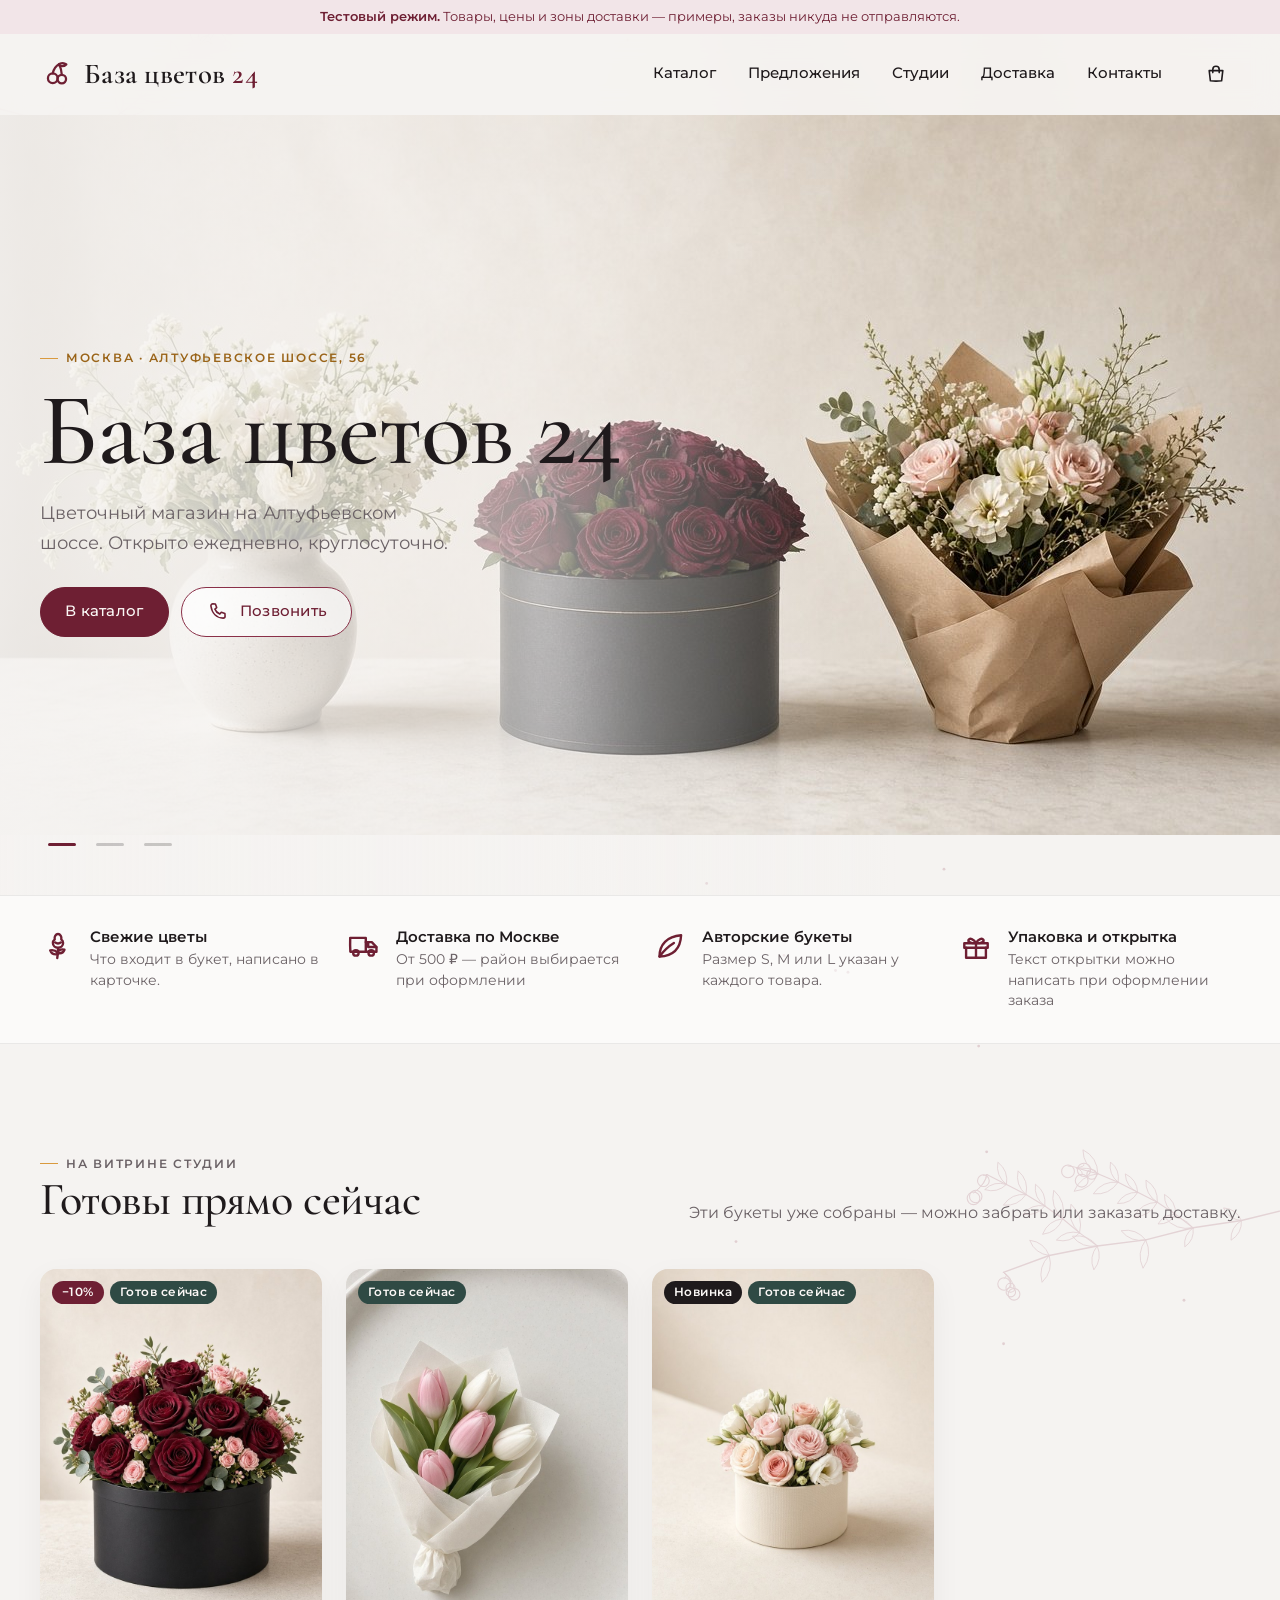
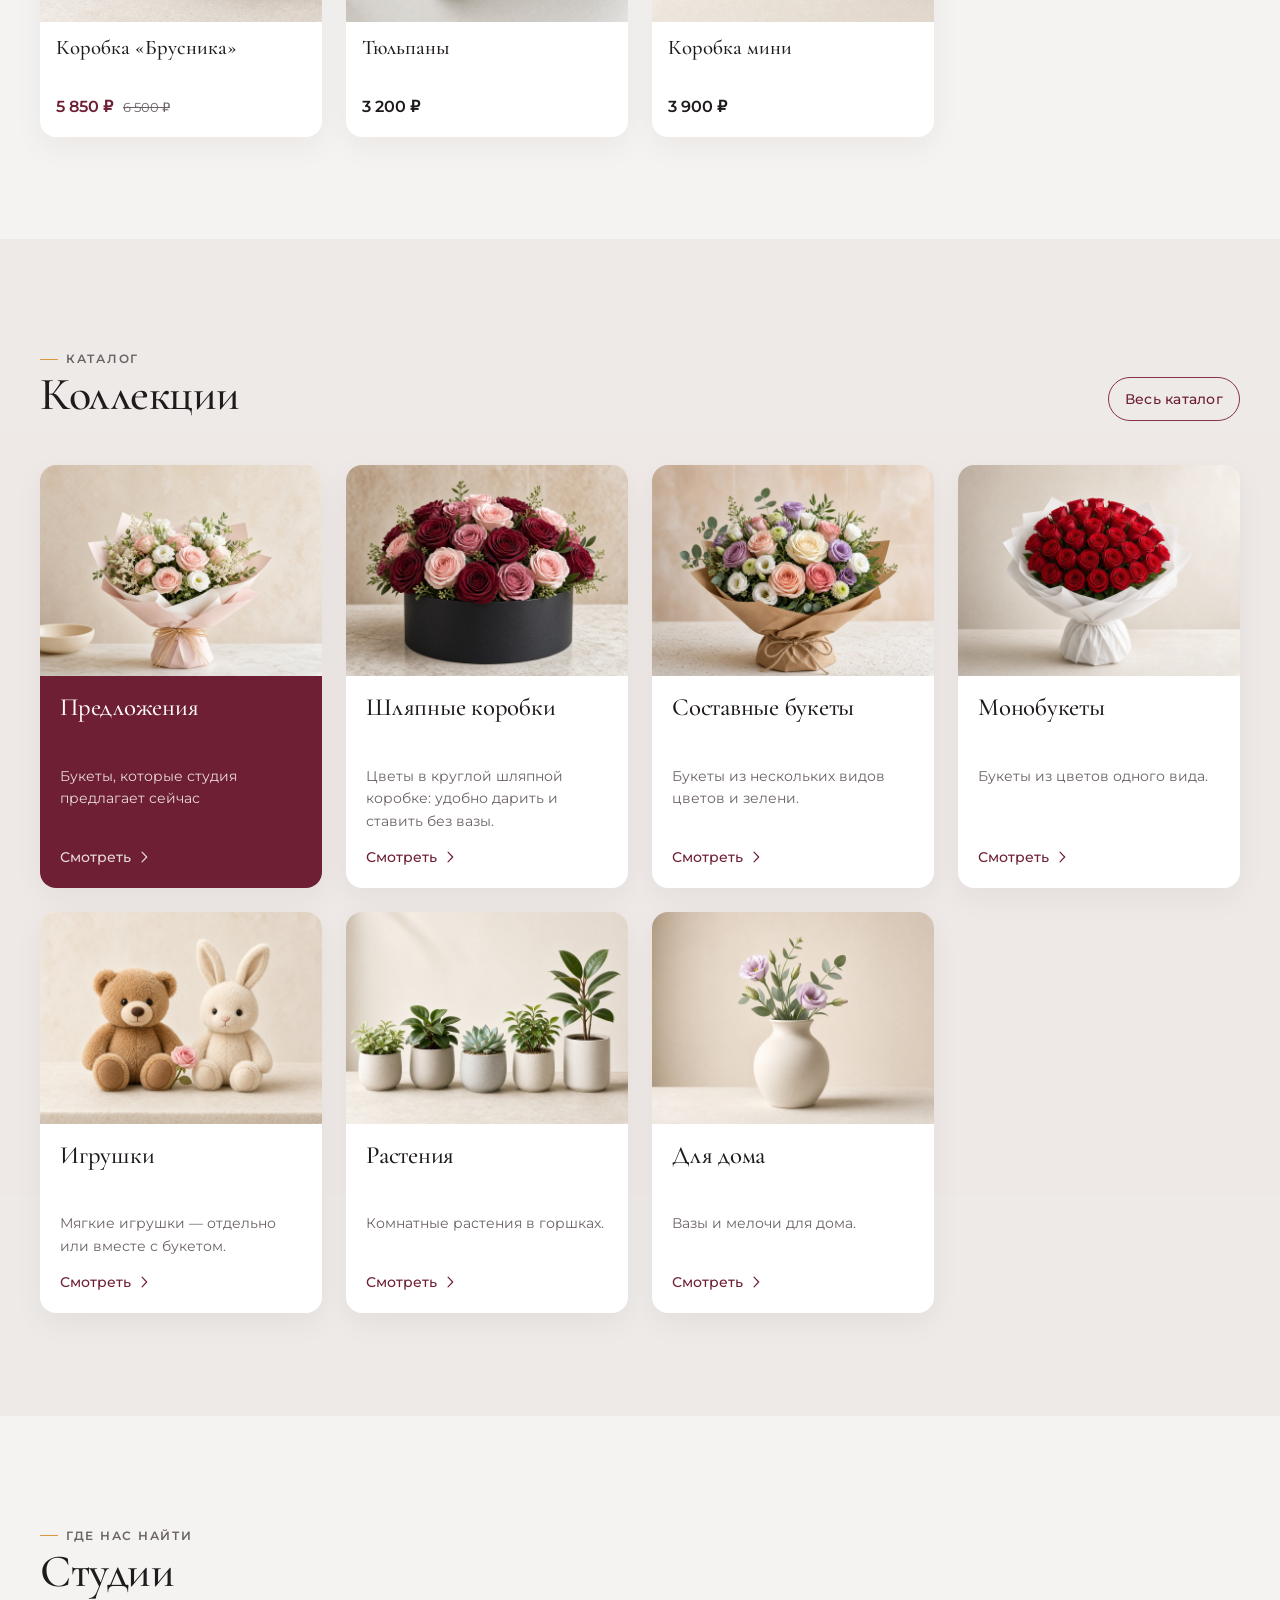
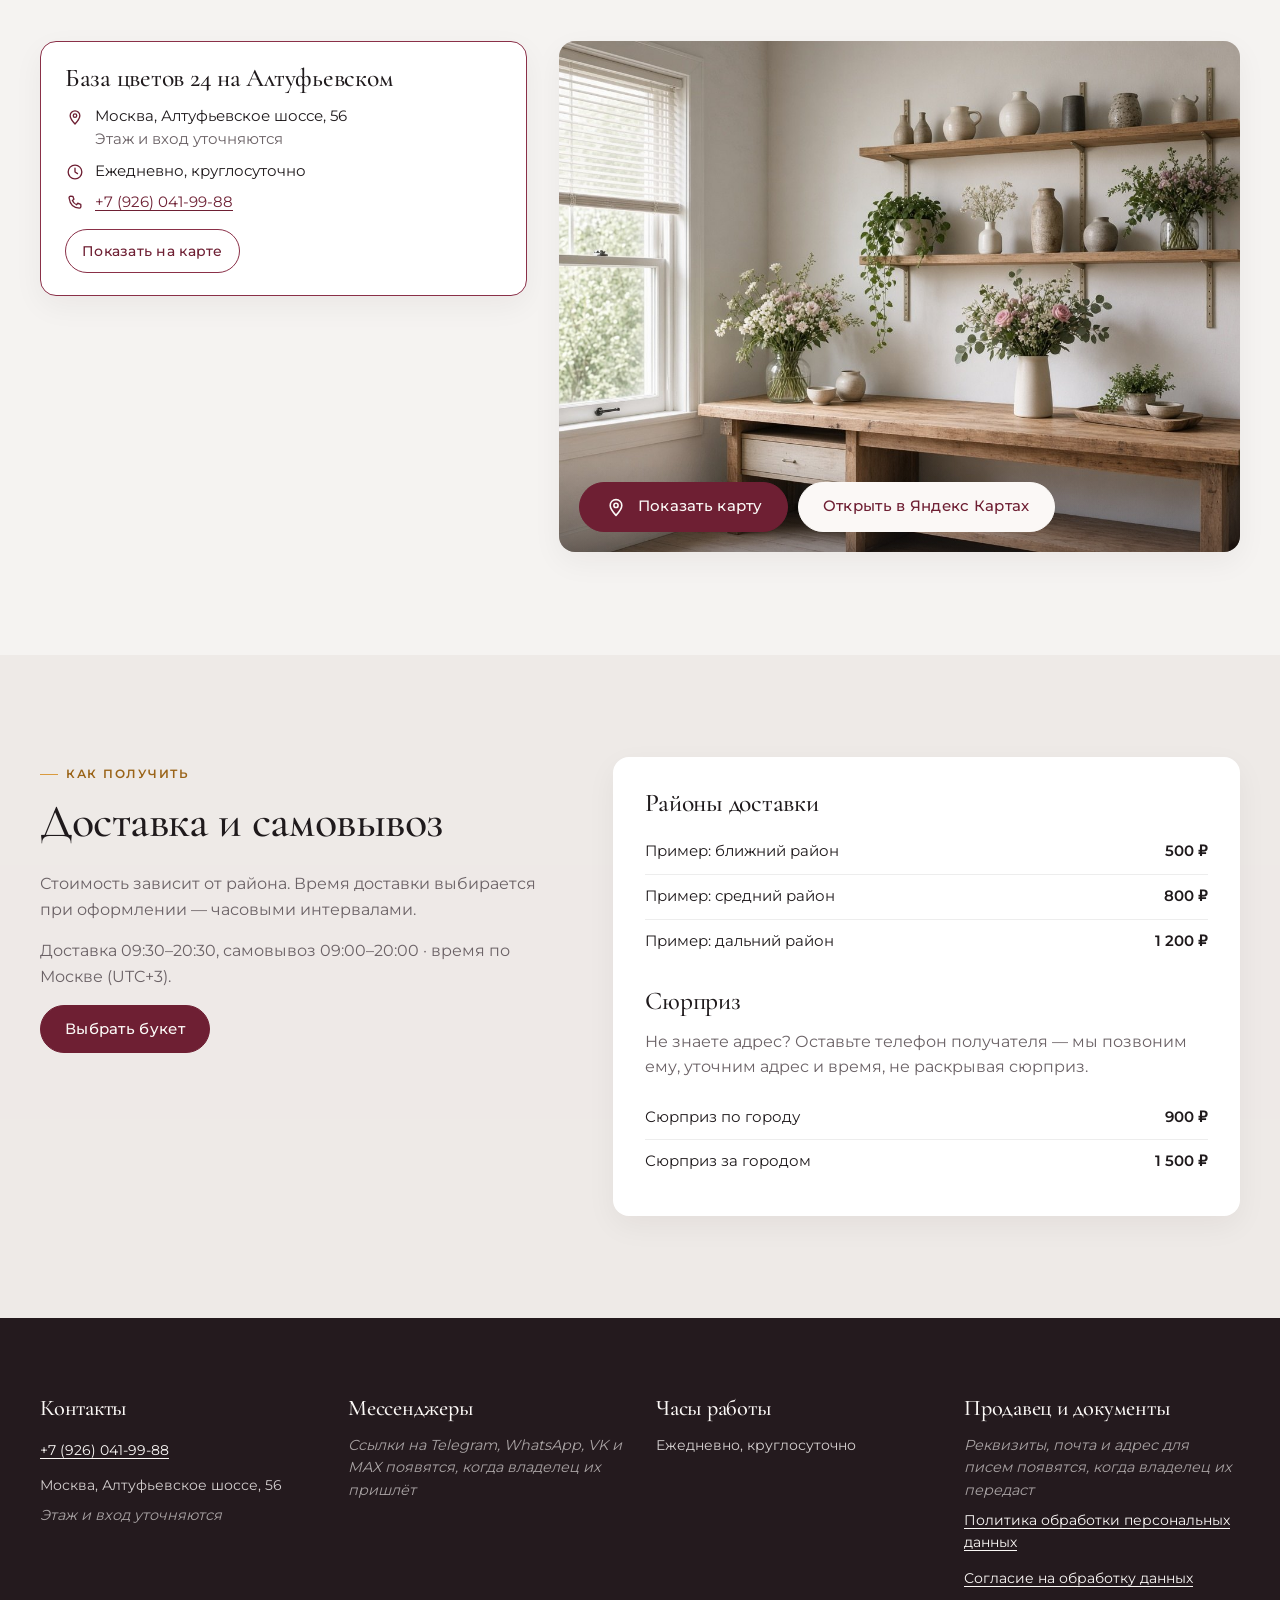
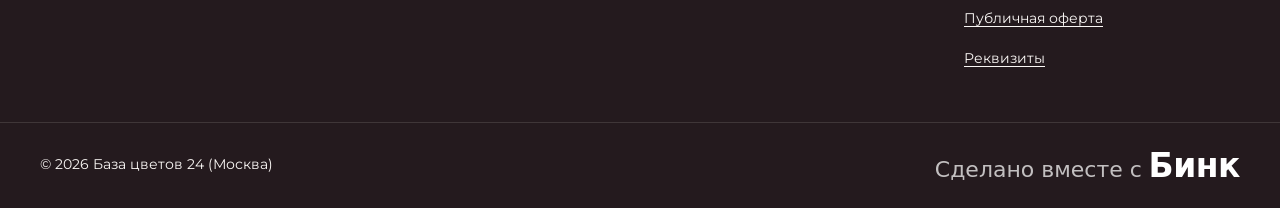
==== index.html @ 29a57adf "Add the shop pages, styles, and catalog photos." ====
<!doctype html>
<html lang="ru">
<head>
  <meta charset="utf-8">
  <meta name="viewport" content="width=device-width, initial-scale=1, viewport-fit=cover">
  <title>База цветов 24 — цветочный магазин в Москве, Алтуфьевское шоссе, 56</title>
  <meta name="description" content="База цветов 24: цветочный магазин в Москве на Алтуфьевском шоссе, 56. Открыто ежедневно, круглосуточно. Телефон +7 (926) 041-99-88.">
  <meta name="theme-color" content="#F5F3F1">
  <meta property="og:type" content="website">
  <meta property="og:title" content="База цветов 24 — цветочный магазин в Москве">
  <meta property="og:description" content="Алтуфьевское шоссе, 56. Ежедневно, круглосуточно.">
  <meta property="og:image" content="/assets/photos/hero-1.jpg">
  <link rel="icon" href="/assets/favicon.ico" sizes="any">
  <link rel="icon" href="/assets/favicon.svg" type="image/svg+xml">
  <link rel="icon" href="/assets/favicon-32.png" sizes="32x32" type="image/png">
  <link rel="icon" href="/assets/favicon-192.png" sizes="192x192" type="image/png">
  <link rel="apple-touch-icon" href="/assets/apple-touch-icon.png">
  <link rel="preload" href="/assets/fonts/montserrat-cyrillic-400-normal.woff2" as="font" type="font/woff2" crossorigin>
  <link rel="preload" href="/assets/fonts/cormorant-garamond-cyrillic-500-normal.woff2" as="font" type="font/woff2" crossorigin>
  <link rel="stylesheet" href="/css/fonts.css?v=1">
  <link rel="stylesheet" href="/css/styles.css?v=1">
  <link rel="stylesheet" href="/css/sunlight.css?v=1">
  <link rel="stylesheet" href="/css/home-catalog.css?v=4">
  <link rel="stylesheet" href="/css/market.css?v=2">
  <link rel="stylesheet" href="/css/contact-dock.css?v=1">
  <script>document.documentElement.classList.add("js");</script>
  <script type="module" src="/js/home-catalog.js?v=1"></script>
  <script type="module" src="/js/contact-dock.js?v=1"></script>
</head>
<body class="page-home">
  <a class="skip-link" href="#main">К содержимому</a>
  <div class="sunlight" aria-hidden="true"></div>

  <header class="site-header">
    <div class="container header-inner">
      <a class="logo" href="/" aria-label="База цветов 24 — на главную">
        <svg class="logo__mark" aria-hidden="true"><use href="/assets/icons/sprite.svg#i-berry"></use></svg>
        <span class="logo__word">База цветов <span>24</span></span>
      </a>
      <nav class="site-nav" id="site-nav" aria-label="Основное меню">
        <ul>
          <li><a href="/shop.html">Каталог</a></li>
          <li><a href="/shop.html?offers=1">Предложения</a></li>
          <li><a href="#studios">Студии</a></li>
          <li><a href="#delivery">Доставка</a></li>
          <li><a href="#contacts">Контакты</a></li>
        </ul>
      </nav>
      <div class="header-actions">
        <a class="header-cart" href="/shop.html#cart" data-cart-open aria-label="Корзина">
          <svg class="icon" aria-hidden="true"><use href="/assets/icons/sprite.svg#i-cart"></use></svg>
          <span class="cart-count" data-cart-count hidden>0</span>
        </a>
        <button class="icon-btn nav-toggle" type="button" aria-expanded="false" aria-controls="site-nav" aria-label="Открыть меню">
          <svg class="icon" aria-hidden="true"><use href="/assets/icons/sprite.svg#i-menu"></use></svg>
        </button>
      </div>
    </div>
  </header>

  <main id="main">
    <section class="hero" aria-roledescription="карусель" aria-label="Главный баннер">
      <div class="hero__slides" id="hero-slides">
        <figure class="hero__slide is-active">
          <picture>
            <source media="(max-width: 767px)" srcset="/assets/photos/hero-1-mobile.jpg">
            <img src="/assets/photos/hero-1.jpg" alt="Ваза с цветами, шляпная коробка с розами и букет в крафте" width="1600" height="900" fetchpriority="high">
          </picture>
        </figure>
      </div>
      <div class="container hero__content" data-dock-avoid>
        <p class="eyebrow">Москва · Алтуфьевское шоссе, 56</p>
        <h1 class="hero__title">База цветов&nbsp;24</h1>
        <p class="hero__lead">Цветочный магазин на&nbsp;Алтуфьевском шоссе. Открыто ежедневно, круглосуточно.</p>
        <div class="hero__actions" data-dock-avoid>
          <a class="btn" href="/shop.html">В каталог</a>
          <a class="btn btn--ghost" href="tel:+79260419988">
            <svg class="icon" aria-hidden="true"><use href="/assets/icons/sprite.svg#i-phone"></use></svg>
            Позвонить
          </a>
        </div>
      </div>
      <div class="container hero__dots-wrap">
        <div class="hero__dots" id="hero-dots" role="group" aria-label="Слайды"></div>
      </div>
    </section>

    <section class="advantages" aria-label="Преимущества">
      <ul class="container advantages__list">
        <li class="advantage" data-reveal>
          <svg class="icon advantage__icon" aria-hidden="true"><use href="/assets/icons/sprite.svg#i-flower"></use></svg>
          <div>
            <h2 class="advantage__title">Свежие цветы</h2>
            <p class="advantage__text">Что входит в букет, написано в карточке.</p>
          </div>
        </li>
        <li class="advantage" data-reveal>
          <svg class="icon advantage__icon" aria-hidden="true"><use href="/assets/icons/sprite.svg#i-truck"></use></svg>
          <div>
            <h2 class="advantage__title">Доставка по&nbsp;Москве</h2>
            <p class="advantage__text" id="advantage-delivery">Районы и цены — при оформлении заказа</p>
          </div>
        </li>
        <li class="advantage" data-reveal>
          <svg class="icon advantage__icon" aria-hidden="true"><use href="/assets/icons/sprite.svg#i-leaf"></use></svg>
          <div>
            <h2 class="advantage__title">Авторские букеты</h2>
            <p class="advantage__text">Размер S, M или L указан у каждого товара.</p>
          </div>
        </li>
        <li class="advantage" data-reveal>
          <svg class="icon advantage__icon" aria-hidden="true"><use href="/assets/icons/sprite.svg#i-gift"></use></svg>
          <div>
            <h2 class="advantage__title">Упаковка и&nbsp;открытка</h2>
            <p class="advantage__text">Текст открытки можно написать при оформлении заказа</p>
          </div>
        </li>
      </ul>
    </section>

    <section class="section" id="ready" aria-labelledby="ready-title" hidden>
      <div class="container">
        <div class="section-head" data-reveal>
          <div>
            <p class="eyebrow">На витрине студии</p>
            <h2 id="ready-title">Готовы прямо сейчас</h2>
          </div>
          <p>Эти букеты уже собраны — можно забрать или заказать доставку.</p>
        </div>
        <div class="product-grid product-grid--row" id="ready-grid"></div>
      </div>
    </section>

    <section class="section section--sand" id="collections" aria-labelledby="collections-title">
      <div class="container">
        <div class="section-head" data-reveal>
          <div>
            <p class="eyebrow">Каталог</p>
            <h2 id="collections-title">Коллекции</h2>
          </div>
          <a class="btn btn--ghost btn--sm" href="/shop.html">Весь каталог</a>
        </div>
        <div class="collections" id="collections-grid">
          <noscript><p>Каталог открывается на странице <a href="/shop.html">магазина</a>.</p></noscript>
        </div>
      </div>
    </section>

    <section class="section" id="studios" aria-labelledby="studios-title">
      <div class="container">
        <div class="section-head" data-reveal>
          <div>
            <p class="eyebrow">Где нас найти</p>
            <h2 id="studios-title">Студии</h2>
          </div>
        </div>
        <div class="studios">
          <ul class="studios__list" id="studios-list">
            <li class="studio-card is-active" data-reveal>
              <h3 class="studio-card__name">База цветов 24 на Алтуфьевском</h3>
              <p class="studio-card__row"><svg class="icon" aria-hidden="true"><use href="/assets/icons/sprite.svg#i-pin"></use></svg>Москва, Алтуфьевское шоссе, 56</p>
              <p class="studio-card__row"><svg class="icon" aria-hidden="true"><use href="/assets/icons/sprite.svg#i-clock"></use></svg>Ежедневно, круглосуточно</p>
              <p class="studio-card__row"><svg class="icon" aria-hidden="true"><use href="/assets/icons/sprite.svg#i-phone"></use></svg><a href="tel:+79260419988">+7 (926) 041-99-88</a></p>
            </li>
          </ul>
          <div class="studio-map" id="studio-map" data-reveal>
            <img class="studio-map__cover" src="/assets/photos/studio.jpg" alt="" width="1200" height="800" loading="lazy">
            <div class="studio-map__overlay">
              <button class="btn" type="button" id="map-load">
                <svg class="icon" aria-hidden="true"><use href="/assets/icons/sprite.svg#i-pin"></use></svg>
                Показать карту
              </button>
              <a class="btn btn--light" id="map-link" href="https://yandex.ru/maps/org/baza_tsvetov_24/31177839922/" target="_blank" rel="noopener">Открыть в Яндекс Картах</a>
            </div>
          </div>
        </div>
      </div>
    </section>

    <section class="section section--sand" id="delivery" aria-labelledby="delivery-title">
      <div class="container delivery">
        <div data-reveal>
          <p class="eyebrow">Как получить</p>
          <h2 id="delivery-title">Доставка и самовывоз</h2>
          <p class="muted">Стоимость зависит от района. Время доставки выбирается при оформлении — часовыми интервалами.</p>
          <p class="muted" id="delivery-hours"></p>
          <a class="btn" href="/shop.html">Выбрать букет</a>
        </div>
        <div class="delivery__zones" data-reveal>
          <h3>Районы доставки</h3>
          <ul class="zone-list" id="zone-list">
            <li class="placeholder-text">Список районов загрузится вместе со страницей</li>
          </ul>
          <h3>Сюрприз</h3>
          <p class="muted">Не знаете адрес? Оставьте телефон получателя — мы позвоним ему, уточним адрес и время, не раскрывая сюрприз.</p>
          <ul class="zone-list" id="surprise-list"></ul>
        </div>
      </div>
    </section>
  </main>

  <footer class="site-footer" id="contacts">
    <div class="container footer-grid">
      <div>
        <h2>Контакты</h2>
        <p><a href="tel:+79260419988">+7 (926) 041-99-88</a></p>
        <p>Москва, Алтуфьевское шоссе, 56</p>
        <p class="footer-placeholder">Этаж и вход уточняются</p>
      </div>
      <div>
        <h2>Мессенджеры</h2>
        <p class="footer-placeholder">Ссылки на Telegram, WhatsApp, VK и MAX появятся, когда владелец их пришлёт</p>
      </div>
      <div>
        <h2>Часы работы</h2>
        <p>Ежедневно, круглосуточно</p>
      </div>
      <div>
        <h2>Продавец и документы</h2>
        <p class="footer-placeholder">Реквизиты, почта и адрес для писем появятся, когда владелец их передаст</p>
        <ul>
          <li><a href="/privacy.html">Политика обработки персональных данных</a></li>
          <li><a href="/consent.html">Согласие на обработку данных</a></li>
          <li><a href="/offer.html">Публичная оферта</a></li>
          <li><a href="/requisites.html">Реквизиты</a></li>
        </ul>
      </div>
    </div>
    <div class="container footer-bottom" data-dock-avoid>
      <p>© <span data-year>2026</span> База цветов 24 (Москва)</p>
      <!-- Бинк: знак «Сделано вместе с Бинк», белый — для тёмного фона. https://b-inc.ru -->
      <a class="binc-made binc-made--white" href="https://b-inc.ru/" target="_blank" rel="noopener"><span class="binc-made__muted">Сделано вместе&nbsp;с</span> <span class="binc-made__name">Бинк</span></a>
      <style>
      a.binc-made.binc-made--white,a.binc-made.binc-made--black{display:inline-flex;align-items:baseline;gap:.3em;padding:6px 0;margin:0;border:0;background:none;font:400 22px/1 Inter,system-ui,-apple-system,"Segoe UI",Roboto,Arial,sans-serif;letter-spacing:0;text-transform:none;text-decoration:none;white-space:nowrap;-webkit-tap-highlight-color:transparent}
      a.binc-made.binc-made--white{color:#fff}
      a.binc-made.binc-made--black{color:#0b0b0c}
      a.binc-made .binc-made__muted{opacity:.72;transition:opacity .2s ease}
      a.binc-made.binc-made--solid .binc-made__muted{opacity:1}
      a.binc-made .binc-made__name{font-size:1.5em;font-weight:600;letter-spacing:-.015em;line-height:1;color:inherit}
      a.binc-made:hover .binc-made__muted,a.binc-made:focus-visible .binc-made__muted{opacity:1}
      a.binc-made:focus-visible{outline:2px solid currentColor;outline-offset:4px;border-radius:4px}
      @media (prefers-reduced-motion:reduce){a.binc-made .binc-made__muted{transition:none}}
      </style>
    </div>
  </footer>

  <aside class="contact-dock" aria-label="Связаться с магазином">
    <ul class="contact-dock__list" id="contact-dock-list">
      <li><a class="contact-dock__link" href="tel:+79260419988"><svg class="icon" aria-hidden="true"><use href="/assets/icons/sprite.svg#i-phone"></use></svg>Позвонить</a></li>
      <li><p class="contact-dock__note">Мессенджеры появятся, когда владелец пришлёт ссылки</p></li>
    </ul>
    <button class="contact-dock__toggle" type="button" aria-expanded="false" aria-controls="contact-dock-list">
      <svg class="icon" aria-hidden="true"><use href="/assets/icons/sprite.svg#i-phone"></use></svg>
      <span class="contact-dock__toggle-text">Связаться</span>
    </button>
  </aside>
</body>
</html>
---- css/fonts.css ----
/* Локальные шрифты (SIL OFL 1.1, см. assets/fonts/OFL.txt). Метрические fallback подгоняют системный шрифт под размеры веб-шрифта, чтобы при swap не прыгала вёрстка. */

@font-face {
  font-family: "Cormorant Garamond";
  font-style: normal;
  font-weight: 500;
  font-display: swap;
  src: url("../assets/fonts/cormorant-garamond-cyrillic-500-normal.woff2") format("woff2");
  unicode-range: U+0301, U+0400-045F, U+0490-0491, U+04B0-04B1, U+2116;
}

@font-face {
  font-family: "Cormorant Garamond";
  font-style: normal;
  font-weight: 500;
  font-display: swap;
  src: url("../assets/fonts/cormorant-garamond-latin-500-normal.woff2") format("woff2");
  unicode-range: U+0000-00FF, U+0131, U+0152-0153, U+02BB-02BC, U+02C6, U+02DA, U+02DC, U+0304, U+0308, U+0329, U+2000-206F, U+20AC, U+2122, U+2191, U+2193, U+2212, U+2215, U+FEFF, U+FFFD;
}

@font-face {
  font-family: "Cormorant Garamond";
  font-style: normal;
  font-weight: 600;
  font-display: swap;
  src: url("../assets/fonts/cormorant-garamond-cyrillic-600-normal.woff2") format("woff2");
  unicode-range: U+0301, U+0400-045F, U+0490-0491, U+04B0-04B1, U+2116;
}

@font-face {
  font-family: "Cormorant Garamond";
  font-style: normal;
  font-weight: 600;
  font-display: swap;
  src: url("../assets/fonts/cormorant-garamond-latin-600-normal.woff2") format("woff2");
  unicode-range: U+0000-00FF, U+0131, U+0152-0153, U+02BB-02BC, U+02C6, U+02DA, U+02DC, U+0304, U+0308, U+0329, U+2000-206F, U+20AC, U+2122, U+2191, U+2193, U+2212, U+2215, U+FEFF, U+FFFD;
}

@font-face {
  font-family: "Cormorant Garamond";
  font-style: italic;
  font-weight: 500;
  font-display: swap;
  src: url("../assets/fonts/cormorant-garamond-cyrillic-500-italic.woff2") format("woff2");
  unicode-range: U+0301, U+0400-045F, U+0490-0491, U+04B0-04B1, U+2116;
}

@font-face {
  font-family: "Cormorant Garamond";
  font-style: italic;
  font-weight: 500;
  font-display: swap;
  src: url("../assets/fonts/cormorant-garamond-latin-500-italic.woff2") format("woff2");
  unicode-range: U+0000-00FF, U+0131, U+0152-0153, U+02BB-02BC, U+02C6, U+02DA, U+02DC, U+0304, U+0308, U+0329, U+2000-206F, U+20AC, U+2122, U+2191, U+2193, U+2212, U+2215, U+FEFF, U+FFFD;
}

@font-face {
  font-family: "Montserrat";
  font-style: normal;
  font-weight: 400;
  font-display: swap;
  src: url("../assets/fonts/montserrat-cyrillic-400-normal.woff2") format("woff2");
  unicode-range: U+0301, U+0400-045F, U+0490-0491, U+04B0-04B1, U+2116;
}

@font-face {
  font-family: "Montserrat";
  font-style: normal;
  font-weight: 400;
  font-display: swap;
  src: url("../assets/fonts/montserrat-latin-400-normal.woff2") format("woff2");
  unicode-range: U+0000-00FF, U+0131, U+0152-0153, U+02BB-02BC, U+02C6, U+02DA, U+02DC, U+0304, U+0308, U+0329, U+2000-206F, U+20AC, U+2122, U+2191, U+2193, U+2212, U+2215, U+FEFF, U+FFFD;
}

@font-face {
  font-family: "Montserrat";
  font-style: normal;
  font-weight: 500;
  font-display: swap;
  src: url("../assets/fonts/montserrat-cyrillic-500-normal.woff2") format("woff2");
  unicode-range: U+0301, U+0400-045F, U+0490-0491, U+04B0-04B1, U+2116;
}

@font-face {
  font-family: "Montserrat";
  font-style: normal;
  font-weight: 500;
  font-display: swap;
  src: url("../assets/fonts/montserrat-latin-500-normal.woff2") format("woff2");
  unicode-range: U+0000-00FF, U+0131, U+0152-0153, U+02BB-02BC, U+02C6, U+02DA, U+02DC, U+0304, U+0308, U+0329, U+2000-206F, U+20AC, U+2122, U+2191, U+2193, U+2212, U+2215, U+FEFF, U+FFFD;
}

@font-face {
  font-family: "Montserrat";
  font-style: normal;
  font-weight: 600;
  font-display: swap;
  src: url("../assets/fonts/montserrat-cyrillic-600-normal.woff2") format("woff2");
  unicode-range: U+0301, U+0400-045F, U+0490-0491, U+04B0-04B1, U+2116;
}

@font-face {
  font-family: "Montserrat";
  font-style: normal;
  font-weight: 600;
  font-display: swap;
  src: url("../assets/fonts/montserrat-latin-600-normal.woff2") format("woff2");
  unicode-range: U+0000-00FF, U+0131, U+0152-0153, U+02BB-02BC, U+02C6, U+02DA, U+02DC, U+0304, U+0308, U+0329, U+2000-206F, U+20AC, U+2122, U+2191, U+2193, U+2212, U+2215, U+FEFF, U+FFFD;
}

@font-face {
  font-family: "Caveat";
  font-style: normal;
  font-weight: 500;
  font-display: swap;
  src: url("../assets/fonts/caveat-cyrillic-500-normal.woff2") format("woff2");
  unicode-range: U+0301, U+0400-045F, U+0490-0491, U+04B0-04B1, U+2116;
}

@font-face {
  font-family: "Caveat";
  font-style: normal;
  font-weight: 500;
  font-display: swap;
  src: url("../assets/fonts/caveat-latin-500-normal.woff2") format("woff2");
  unicode-range: U+0000-00FF, U+0131, U+0152-0153, U+02BB-02BC, U+02C6, U+02DA, U+02DC, U+0304, U+0308, U+0329, U+2000-206F, U+20AC, U+2122, U+2191, U+2193, U+2212, U+2215, U+FEFF, U+FFFD;
}

@font-face {
  font-family: "Cormorant Fallback";
  src: local("Georgia"), local("Times New Roman");
  size-adjust: 88%;
  ascent-override: 104%;
  descent-override: 32%;
  line-gap-override: 0%;
}

@font-face {
  font-family: "Montserrat Fallback";
  src: local("Arial"), local("Helvetica"), local("Liberation Sans");
  size-adjust: 113%;
  ascent-override: 85%;
  descent-override: 22%;
  line-gap-override: 0%;
}

@font-face {
  font-family: "Caveat Fallback";
  src: local("Comic Sans MS"), local("Arial");
  size-adjust: 82%;
  ascent-override: 110%;
  descent-override: 34%;
  line-gap-override: 0%;
}
---- css/styles.css ----
/* Палитра «Брусника и снег». Имена токенов совпадают с VΛΖΛ; цвета в компонентах — только через токены. */
:root {
  /* фоны */
  --bg-primary: #F5F3F1;
  --bg-card: #FFFFFF;
  --bg-sand: #ECE6E3;
  --bg-sand-light: #F2EEEB;
  --bg-olive: #6E1F33;
  --bg-olive-hover: #57172A;
  --bg-olive-light: #F2E5E8;
  /* текст */
  --text-dark: #1F1A1C;
  --text-muted: #6B6266;
  --text-light: #FBF8F6;
  --text-olive: #6E1F33;
  /* линии */
  --border-subtle: rgba(31, 26, 28, 0.08);
  --border-card: #E6DEDB;
  --border-olive: #8A3048;
  /* акценты */
  --accent-gold: #D99A3E;
  --accent-gold-text: #9A6418;
  --accent-terracotta: #2F4A44;
  --badge-new: #1F1A1C;
  /* подвал главной */
  --bg-footer: #241A1E;
  --text-footer: #FBF8F6;

  --danger: #A3202F;
  --success: #2F4A44;

  --font-serif: "Cormorant Garamond", "Cormorant Fallback", Georgia, serif;
  --font-sans: "Montserrat", "Montserrat Fallback", Arial, sans-serif;
  --font-cursive: "Caveat", "Caveat Fallback", cursive;

  --container-max: 1380px;
  --header-height: 80px;
  --gutter: clamp(16px, 4vw, 40px);

  --radius-sm: 4px;
  --radius-md: 8px;
  --radius-lg: 16px;
  --radius-pill: 999px;

  --shadow-card: 0 10px 30px rgba(31, 26, 28, 0.05);
  --shadow-hover: 0 18px 40px rgba(31, 26, 28, 0.09);

  --ease: cubic-bezier(0.23, 1, 0.32, 1);
  --dur-fast: 200ms;
  --dur: 320ms;
  --dur-slow: 450ms;

  --photo-ratio: 4 / 5;
}

*,
*::before,
*::after {
  box-sizing: border-box;
}

[hidden] {
  display: none !important;
}

html {
  -webkit-text-size-adjust: 100%;
  scroll-behavior: smooth;
  scroll-padding-top: calc(var(--header-height) + 16px);
}

html.has-dialog {
  overflow: hidden;
}

body {
  margin: 0;
  min-height: 100vh;
  display: flex;
  flex-direction: column;
  background-color: var(--bg-primary);
  background-image: url("../assets/floral-background.svg");
  background-repeat: no-repeat;
  background-position: center top;
  background-size: 100% auto;
  color: var(--text-dark);
  font-family: var(--font-sans);
  font-size: 16px;
  line-height: 1.6;
  font-weight: 400;
  text-rendering: optimizeLegibility;
}

@media (max-width: 767px) {
  body {
    background-image: url("../assets/floral-background-mobile.svg");
    background-size: 400px auto;
    background-repeat: repeat;
  }
}

main {
  flex: 1 0 auto;
}

img,
svg,
picture {
  display: block;
  max-width: 100%;
}

img {
  height: auto;
}

h1,
h2,
h3,
h4 {
  margin: 0 0 0.5em;
  font-family: var(--font-serif);
  font-weight: 500;
  line-height: 1.12;
  letter-spacing: -0.01em;
  text-wrap: balance;
}

h1 {
  font-size: clamp(2.4rem, 5.4vw, 4.4rem);
}

h2 {
  font-size: clamp(2rem, 3.6vw, 3rem);
}

h3 {
  font-size: clamp(1.35rem, 2vw, 1.6rem);
}

p {
  margin: 0 0 1em;
}

a {
  color: var(--text-olive);
  text-decoration-thickness: 1px;
  text-underline-offset: 3px;
}

button,
input,
select,
textarea {
  font: inherit;
  color: inherit;
}

:focus-visible {
  outline: 2px solid var(--border-olive);
  outline-offset: 3px;
  border-radius: var(--radius-sm);
}

.icon {
  width: 24px;
  height: 24px;
  flex: none;
}

.visually-hidden {
  position: absolute !important;
  width: 1px;
  height: 1px;
  margin: -1px;
  padding: 0;
  overflow: hidden;
  clip: rect(0 0 0 0);
  white-space: nowrap;
  border: 0;
}

.skip-link {
  position: absolute;
  left: 16px;
  top: -60px;
  z-index: 100;
  padding: 10px 16px;
  background: var(--bg-olive);
  color: var(--text-light);
  border-radius: var(--radius-md);
  transition: top var(--dur-fast) var(--ease);
}

.skip-link:focus {
  top: 12px;
}

.container {
  width: 100%;
  max-width: var(--container-max);
  margin-inline: auto;
  padding-inline: var(--gutter);
}

.section {
  padding-block: clamp(56px, 8vw, 104px);
}

.section--sand {
  background: color-mix(in srgb, var(--bg-sand) 70%, transparent);
}

.section-head {
  display: flex;
  flex-wrap: wrap;
  align-items: end;
  justify-content: space-between;
  gap: 12px 24px;
  margin-bottom: clamp(28px, 4vw, 44px);
}

.section-head h2 {
  margin: 0;
}

.section-head p {
  margin: 0;
  max-width: 52ch;
  color: var(--text-muted);
}

.eyebrow {
  display: inline-flex;
  align-items: center;
  gap: 8px;
  margin-bottom: 12px;
  font-size: 0.78rem;
  font-weight: 600;
  letter-spacing: 0.14em;
  text-transform: uppercase;
  color: var(--accent-gold-text);
}

.eyebrow::before {
  content: "";
  width: 18px;
  height: 1px;
  background: var(--accent-gold);
}

.handwritten {
  font-family: var(--font-cursive);
  font-weight: 500;
  font-size: 1.35em;
  color: var(--accent-gold-text);
}

.placeholder-text {
  color: var(--text-muted);
  font-style: italic;
}

.muted {
  color: var(--text-muted);
}

/* ---------- Тестовый режим ---------- */

.test-banner {
  margin: 0;
  padding: 8px var(--gutter);
  background: var(--bg-olive-light);
  color: var(--text-olive);
  font-size: 0.8rem;
  line-height: 1.4;
  text-align: center;
}

/* ---------- Кнопки ---------- */

.btn {
  --btn-bg: var(--bg-olive);
  --btn-fg: var(--text-light);
  --btn-border: var(--bg-olive);
  display: inline-flex;
  align-items: center;
  justify-content: center;
  gap: 10px;
  min-height: 48px;
  padding: 12px 24px;
  border: 1px solid var(--btn-border);
  border-radius: var(--radius-pill);
  background: var(--btn-bg);
  color: var(--btn-fg);
  font-size: 0.92rem;
  font-weight: 500;
  letter-spacing: 0.02em;
  line-height: 1.2;
  text-decoration: none;
  cursor: pointer;
  transition:
    transform var(--dur-fast) var(--ease),
    opacity var(--dur-fast) var(--ease);
  -webkit-tap-highlight-color: transparent;
}

.btn:active:not(:disabled) {
  transform: scale(0.97);
}

.btn:disabled,
.btn[aria-disabled="true"] {
  opacity: 0.45;
  cursor: not-allowed;
}

@media (hover: hover) {
  .btn:hover:not(:disabled) {
    --btn-bg: var(--bg-olive-hover);
    --btn-border: var(--bg-olive-hover);
  }

  .btn--ghost:hover:not(:disabled) {
    --btn-bg: var(--bg-olive-light);
    --btn-border: var(--border-olive);
    --btn-fg: var(--text-olive);
  }

  .btn--light:hover:not(:disabled) {
    --btn-bg: var(--bg-olive-light);
    --btn-border: var(--bg-olive-light);
  }

  .btn--taiga:hover:not(:disabled) {
    --btn-bg: var(--text-dark);
    --btn-border: var(--text-dark);
  }
}

.btn--ghost {
  --btn-bg: transparent;
  --btn-fg: var(--text-olive);
  --btn-border: var(--border-olive);
}

.btn--light {
  --btn-bg: var(--text-light);
  --btn-fg: var(--text-olive);
  --btn-border: var(--text-light);
}

.btn--taiga {
  --btn-bg: var(--accent-terracotta);
  --btn-border: var(--accent-terracotta);
}

.btn--sm {
  min-height: 44px;
  padding: 8px 16px;
  font-size: 0.85rem;
}

.btn--block {
  width: 100%;
}

.icon-btn {
  display: inline-grid;
  place-items: center;
  width: 44px;
  height: 44px;
  padding: 0;
  border: 0;
  border-radius: var(--radius-pill);
  background: transparent;
  color: inherit;
  cursor: pointer;
  transition: transform var(--dur-fast) var(--ease);
  -webkit-tap-highlight-color: transparent;
}

.icon-btn:active {
  transform: scale(0.94);
}

@media (hover: hover) {
  .icon-btn:hover {
    background: var(--bg-olive-light);
    color: var(--text-olive);
  }
}

.link-btn {
  padding: 0;
  border: 0;
  background: none;
  color: var(--text-olive);
  text-decoration: underline;
  text-underline-offset: 3px;
  cursor: pointer;
  min-height: 44px;
}

/* ---------- Шапка ---------- */

.site-header {
  position: sticky;
  top: 0;
  z-index: 40;
  background: color-mix(in srgb, var(--bg-primary) 88%, transparent);
  backdrop-filter: saturate(1.4) blur(12px);
  -webkit-backdrop-filter: saturate(1.4) blur(12px);
  border-bottom: 1px solid transparent;
  transition: border-color var(--dur) var(--ease);
}

.site-header.is-scrolled {
  border-bottom-color: var(--border-subtle);
}

.header-inner {
  display: flex;
  align-items: center;
  gap: 16px;
  min-height: var(--header-height);
}

.logo {
  display: inline-flex;
  align-items: center;
  gap: 10px;
  margin-right: auto;
  color: var(--text-dark);
  text-decoration: none;
  white-space: nowrap;
}

.logo__mark {
  width: 34px;
  height: 34px;
  color: var(--text-olive);
}

.logo__word {
  font-family: var(--font-serif);
  font-size: clamp(1.45rem, 2.4vw, 1.8rem);
  font-weight: 600;
  letter-spacing: 0.01em;
  line-height: 1;
}

.logo__word span {
  color: var(--text-olive);
}

.site-nav ul {
  display: flex;
  gap: 4px;
  margin: 0;
  padding: 0;
  list-style: none;
}

.site-nav a {
  display: inline-flex;
  align-items: center;
  min-height: 44px;
  padding: 8px 14px;
  border-radius: var(--radius-pill);
  color: var(--text-dark);
  font-size: 0.92rem;
  font-weight: 500;
  text-decoration: none;
  transition: color var(--dur-fast) var(--ease);
}

.site-nav a[aria-current="page"] {
  color: var(--text-olive);
}

@media (hover: hover) {
  .site-nav a:hover {
    color: var(--text-olive);
  }
}

.header-actions {
  display: flex;
  align-items: center;
  gap: 4px;
}

.header-cart {
  position: relative;
  display: inline-grid;
  place-items: center;
  width: 48px;
  height: 48px;
  border-radius: var(--radius-pill);
  color: var(--text-dark);
  text-decoration: none;
}

@media (hover: hover) {
  .header-cart:hover {
    background: var(--bg-olive-light);
    color: var(--text-olive);
  }
}

.cart-count {
  position: absolute;
  top: 4px;
  right: 2px;
  min-width: 20px;
  height: 20px;
  padding: 0 5px;
  border-radius: var(--radius-pill);
  background: var(--bg-olive);
  color: var(--text-light);
  font-size: 0.7rem;
  font-weight: 600;
  line-height: 20px;
  text-align: center;
}

.cart-count[hidden] {
  display: none;
}

.nav-toggle {
  display: none;
}

@media (max-width: 899px) {
  :root {
    --header-height: 64px;
  }

  .nav-toggle {
    display: inline-grid;
  }

  .site-nav {
    position: absolute;
    inset: 100% 0 auto;
    padding: 8px var(--gutter) 20px;
    background: var(--bg-primary);
    border-bottom: 1px solid var(--border-subtle);
    box-shadow: var(--shadow-card);
    visibility: hidden;
    opacity: 0;
    transform: translateY(-8px);
    transition:
      opacity var(--dur) var(--ease),
      transform var(--dur) var(--ease),
      visibility 0s linear var(--dur);
  }

  .site-header.is-menu-open .site-nav {
    visibility: visible;
    opacity: 1;
    transform: none;
    transition:
      opacity var(--dur) var(--ease),
      transform var(--dur) var(--ease);
  }

  .site-nav ul {
    flex-direction: column;
  }

  .site-nav a {
    width: 100%;
    font-size: 1.05rem;
    padding: 12px 8px;
  }

  /* Без JS меню остаётся видимым списком под шапкой. */
  html:not(.js) .site-nav {
    position: static;
    visibility: visible;
    opacity: 1;
    transform: none;
    box-shadow: none;
  }

  html:not(.js) .nav-toggle {
    display: none;
  }

  html:not(.js) .header-inner {
    flex-wrap: wrap;
  }
}

/* ---------- Поля форм ---------- */

.field {
  display: grid;
  gap: 6px;
  margin-bottom: 18px;
}

.field > label,
.field-label {
  font-size: 0.86rem;
  font-weight: 500;
  color: var(--text-dark);
}

.field .hint,
.hint {
  margin: 0;
  font-size: 0.8rem;
  line-height: 1.45;
  color: var(--text-muted);
}

.input,
.select,
.textarea {
  width: 100%;
  min-height: 48px;
  padding: 11px 14px;
  border: 1px solid var(--border-card);
  border-radius: var(--radius-md);
  background: var(--bg-card);
  font-size: 1rem;
  line-height: 1.4;
  transition: border-color var(--dur-fast) var(--ease);
}

.textarea {
  min-height: 96px;
  resize: vertical;
}

.select {
  appearance: none;
  padding-right: 40px;
  background-image: url("data:image/svg+xml,%3Csvg xmlns='http://www.w3.org/2000/svg' viewBox='0 0 24 24'%3E%3Cpath d='M5.6 9.4 12 15.6l6.4-6.2' fill='none' stroke='%236B6266' stroke-width='1.6' stroke-linecap='round'/%3E%3C/svg%3E");
  background-repeat: no-repeat;
  background-position: right 12px center;
  background-size: 20px;
}

.input::placeholder,
.textarea::placeholder {
  color: color-mix(in srgb, var(--text-muted) 75%, transparent);
}

.input:focus-visible,
.select:focus-visible,
.textarea:focus-visible {
  outline: 2px solid var(--border-olive);
  outline-offset: 0;
  border-color: var(--border-olive);
}

.input[aria-invalid="true"],
.select[aria-invalid="true"],
.textarea[aria-invalid="true"] {
  border-color: var(--danger);
}

.field-error {
  margin: 0;
  font-size: 0.82rem;
  color: var(--danger);
}

.field-error:empty {
  display: none;
}

.check {
  display: flex;
  align-items: flex-start;
  gap: 12px;
  min-height: 44px;
  padding: 10px 0;
  cursor: pointer;
  font-size: 0.92rem;
  line-height: 1.45;
}

.check input {
  flex: none;
  width: 20px;
  height: 20px;
  margin: 1px 0 0;
  accent-color: var(--bg-olive);
}

.switch {
  position: relative;
  display: inline-flex;
  align-items: center;
  gap: 10px;
  min-height: 44px;
  cursor: pointer;
  font-size: 0.88rem;
}

.switch input {
  appearance: none;
  flex: none;
  width: 40px;
  height: 24px;
  margin: 0;
  border-radius: var(--radius-pill);
  background: var(--border-card);
  cursor: pointer;
  transition: background-color var(--dur-fast) var(--ease);
}

.switch input::before {
  content: "";
  display: block;
  width: 18px;
  height: 18px;
  margin: 3px;
  border-radius: 50%;
  background: var(--bg-card);
  box-shadow: 0 1px 3px rgba(31, 26, 28, 0.2);
  transition: transform var(--dur-fast) var(--ease);
}

.switch input:checked {
  background: var(--bg-olive);
}

.switch input:checked::before {
  transform: translateX(16px);
}

.switch input:focus-visible {
  outline: 2px solid var(--border-olive);
  outline-offset: 2px;
}

/* ---------- Диалоги ---------- */

dialog {
  padding: 0;
  border: 0;
  color: var(--text-dark);
  background: var(--bg-primary);
}

dialog::backdrop {
  background: rgba(31, 26, 28, 0.42);
  backdrop-filter: blur(2px);
}

.dialog {
  width: min(960px, calc(100vw - 32px));
  max-height: calc(100dvh - 48px);
  border-radius: var(--radius-lg);
  box-shadow: var(--shadow-hover);
  overflow: auto;
  overscroll-behavior: contain;
}

.dialog[open] {
  animation: dialog-in var(--dur-slow) var(--ease);
}

.dialog-close {
  position: sticky;
  top: 12px;
  float: right;
  z-index: 3;
  margin: 12px 12px 0 0;
  background: color-mix(in srgb, var(--bg-card) 86%, transparent);
}

@keyframes dialog-in {
  from {
    opacity: 0;
    transform: translateY(16px) scale(0.98);
  }
}

@media (max-width: 767px) {
  .dialog--sheet {
    width: 100vw;
    max-width: 100vw;
    max-height: 92dvh;
    margin: auto 0 0;
    border-radius: var(--radius-lg) var(--radius-lg) 0 0;
    padding-bottom: env(safe-area-inset-bottom);
  }

  .dialog--sheet[open] {
    animation-name: sheet-in;
  }

  @keyframes sheet-in {
    from {
      transform: translateY(40px);
      opacity: 0;
    }
  }
}

/* ---------- Подвал ---------- */

.site-footer {
  margin-top: auto;
  padding-top: clamp(48px, 6vw, 80px);
  background: var(--bg-footer);
  color: var(--text-footer);
}

.site-footer a {
  color: var(--text-footer);
}

.footer-grid {
  display: grid;
  gap: 32px;
  grid-template-columns: repeat(auto-fit, minmax(220px, 1fr));
  padding-bottom: 40px;
}

.footer-grid h2 {
  margin-bottom: 14px;
  font-size: 1.4rem;
}

.footer-grid p,
.footer-grid li {
  margin: 0 0 8px;
  font-size: 0.9rem;
  line-height: 1.55;
  color: color-mix(in srgb, var(--text-footer) 82%, transparent);
}

.footer-grid ul {
  margin: 0;
  padding: 0;
  list-style: none;
}

.footer-grid a {
  display: inline-flex;
  align-items: center;
  min-height: 32px;
}

.footer-placeholder {
  font-style: italic;
  opacity: 0.75;
}

.footer-bottom {
  display: flex;
  flex-wrap: wrap;
  align-items: center;
  justify-content: space-between;
  gap: 16px;
  padding-block: 20px calc(20px + env(safe-area-inset-bottom));
  border-top: 1px solid rgba(251, 248, 246, 0.12);
  font-size: 0.85rem;
}

.footer-bottom p {
  margin: 0;
}

@media (max-width: 767px) {
  .footer-bottom {
    flex-direction: column;
    align-items: flex-start;
  }
}

/* Светлый подвал: магазин, SEO-страницы, документы. */
.light-footer {
  margin-top: auto;
  padding-block: 32px calc(24px + env(safe-area-inset-bottom));
  border-top: 1px solid var(--border-subtle);
  color: var(--text-muted);
  font-size: 0.86rem;
}

.light-footer .container {
  display: flex;
  flex-wrap: wrap;
  align-items: center;
  justify-content: space-between;
  gap: 8px 24px;
}

.light-footer nav ul {
  display: flex;
  flex-wrap: wrap;
  gap: 4px 16px;
  margin: 0;
  padding: 0;
  list-style: none;
}

.light-footer a {
  display: inline-flex;
  align-items: center;
  min-height: 44px;
  color: var(--text-muted);
}

.light-footer p {
  margin: 0;
}

.binc-made-row {
  padding-inline: 16px 0;
}

/* ---------- Появление ---------- */

.js [data-reveal] {
  opacity: 0;
  transform: translateY(18px);
  filter: blur(6px);
  transition:
    opacity var(--dur-slow) var(--ease),
    transform var(--dur-slow) var(--ease),
    filter var(--dur-slow) var(--ease);
}

.js [data-reveal].is-visible {
  opacity: 1;
  transform: none;
  filter: none;
}

@media (prefers-reduced-motion: reduce) {
  html {
    scroll-behavior: auto;
  }

  *,
  *::before,
  *::after {
    animation-duration: 1ms !important;
    animation-iteration-count: 1 !important;
    transition-duration: 1ms !important;
  }

  .js [data-reveal] {
    opacity: 1;
    transform: none;
    filter: none;
  }
}

/* ---------- Сообщения ---------- */

.toast-region {
  position: fixed;
  left: 50%;
  bottom: calc(96px + env(safe-area-inset-bottom));
  z-index: 90;
  display: grid;
  gap: 8px;
  width: min(420px, calc(100vw - 32px));
  transform: translateX(-50%);
  pointer-events: none;
}

.toast {
  margin: 0;
  padding: 12px 16px;
  border-radius: var(--radius-md);
  background: var(--text-dark);
  color: var(--text-light);
  font-size: 0.9rem;
  box-shadow: var(--shadow-hover);
  animation: toast-in var(--dur) var(--ease);
  transition:
    opacity var(--dur) var(--ease),
    transform var(--dur) var(--ease);
}

.toast--error {
  background: var(--danger);
}

.toast.is-leaving {
  opacity: 0;
  transform: translateY(8px);
}

@keyframes toast-in {
  from {
    opacity: 0;
    transform: translateY(8px);
  }
}

.badge {
  display: inline-flex;
  align-items: center;
  gap: 4px;
  padding: 4px 10px;
  border-radius: var(--radius-pill);
  background: var(--bg-olive-light);
  color: var(--text-olive);
  font-size: 0.72rem;
  font-weight: 600;
  letter-spacing: 0.04em;
  line-height: 1.3;
}

.badge--new {
  background: var(--badge-new);
  color: var(--text-light);
}

.badge--sale {
  background: var(--bg-olive);
  color: var(--text-light);
}

.badge--ready {
  background: var(--accent-terracotta);
  color: var(--text-light);
}

.badge--muted {
  background: var(--bg-sand);
  color: var(--text-muted);
}

.status-test {
  display: inline-flex;
  padding: 4px 10px;
  border-radius: var(--radius-pill);
  border: 1px dashed var(--accent-gold);
  color: var(--accent-gold-text);
  font-size: 0.78rem;
  font-weight: 600;
}
---- css/sunlight.css ----
/* «Свет из окна»: тёплое пятно морошки и мягкие тени листьев. Едва заметно, не перехватывает клики. */
.sunlight {
  position: fixed;
  inset: 0;
  z-index: -1;
  overflow: hidden;
  pointer-events: none;
}

.sunlight::before {
  content: "";
  position: absolute;
  top: -20vh;
  right: -15vw;
  width: 70vw;
  height: 80vh;
  background: radial-gradient(closest-side, color-mix(in srgb, var(--accent-gold) 16%, transparent), transparent);
  opacity: 0.55;
}

.sunlight::after {
  content: "";
  position: absolute;
  top: -10vh;
  right: -6vw;
  width: min(760px, 70vw);
  aspect-ratio: 1;
  background: url("data:image/svg+xml,%3Csvg xmlns='http://www.w3.org/2000/svg' viewBox='0 0 400 400'%3E%3Cg fill='%232F4A44'%3E%3Cpath d='M60 40c60 10 100 50 110 120-60-6-104-50-110-120Z'/%3E%3Cpath d='M210 20c40 40 50 90 20 150-40-40-48-96-20-150Z'/%3E%3Cpath d='M300 120c50 0 86 30 96 80-50 6-86-24-96-80Z'/%3E%3Cpath d='M120 230c56-14 106 6 140 60-56 16-106-6-140-60Z'/%3E%3Cpath d='M260 260c30 30 36 74 14 120-30-30-36-76-14-120Z'/%3E%3Cpath d='M30 300c40-4 72 18 86 56-40 6-72-16-86-56Z'/%3E%3C/g%3E%3C/svg%3E") center / contain no-repeat;
  filter: blur(22px);
  opacity: 0.05;
  transform-origin: 80% 10%;
  animation: leaves-sway 14s var(--ease) infinite alternate;
}

@keyframes leaves-sway {
  to {
    transform: rotate(2.5deg) translate(-12px, 8px);
  }
}

@media (max-width: 767px) {
  .sunlight::after {
    opacity: 0.035;
  }
}

@media (prefers-reduced-motion: reduce) {
  .sunlight::after {
    animation: none;
  }
}
---- css/home-catalog.css ----
/* Главная: баннер, преимущества, коллекции, студии, доставка. */

/* ---------- Баннер ---------- */

.hero {
  position: relative;
  display: grid;
  min-height: clamp(520px, calc(100svh - var(--header-height) - 40px), 820px);
  overflow: hidden;
  isolation: isolate;
}

.hero__slides {
  position: absolute;
  inset: 0;
  z-index: -1;
}

.hero__slide {
  position: absolute;
  inset: 0;
  margin: 0;
  opacity: 0;
  transition: opacity 900ms var(--ease);
}

.hero__slide.is-active {
  opacity: 1;
}

.hero__slide img {
  width: 100%;
  height: 100%;
  object-fit: cover;
  object-position: 50% 45%;
}

.hero__slides::after {
  content: "";
  position: absolute;
  inset: 0;
  background: linear-gradient(90deg, color-mix(in srgb, var(--bg-primary) 92%, transparent) 0%, color-mix(in srgb, var(--bg-primary) 60%, transparent) 42%, transparent 70%);
}

.hero__content {
  align-self: center;
  padding-block: 56px 88px;
}

.hero__title {
  max-width: 12ch;
  margin-bottom: 18px;
  font-size: clamp(3rem, 8vw, 6.4rem);
  line-height: 0.98;
  font-weight: 500;
}

.hero__lead {
  max-width: 34ch;
  margin-bottom: 30px;
  font-size: clamp(1rem, 1.5vw, 1.15rem);
  color: var(--text-muted);
}

.hero__actions {
  display: flex;
  flex-wrap: wrap;
  gap: 12px;
}

.hero__actions .btn--ghost {
  background: color-mix(in srgb, var(--bg-card) 70%, transparent);
}

.hero__dots-wrap {
  position: absolute;
  inset: auto 0 28px;
}

.hero__dots {
  display: flex;
  gap: 4px;
}

.hero__dot {
  display: grid;
  place-items: center;
  width: 44px;
  height: 44px;
  padding: 0;
  border: 0;
  background: none;
  cursor: pointer;
}

.hero__dot::before {
  content: "";
  width: 28px;
  height: 3px;
  border-radius: var(--radius-pill);
  background: color-mix(in srgb, var(--text-dark) 22%, transparent);
  transition: background-color var(--dur) var(--ease);
}

.hero__dot[aria-current="true"]::before {
  background: var(--bg-olive);
}

@media (max-width: 767px) {
  .hero {
    min-height: auto;
    align-content: end;
  }

  .hero__slides {
    position: relative;
    height: 42svh;
    max-height: 380px;
    min-height: 220px;
  }

  .hero__slides::after {
    background: linear-gradient(180deg, transparent 48%, var(--bg-primary) 88%);
  }

  .hero__slide img {
    object-position: 50% 45%;
  }

  .hero {
    display: flex;
    flex-direction: column;
  }

  .hero__content {
    margin-top: 0;
    padding-block: 8px 72px;
  }

  .hero__dots-wrap {
    inset: auto 0 16px;
  }
}

/* ---------- Преимущества ---------- */

.advantages {
  border-block: 1px solid var(--border-subtle);
  background: color-mix(in srgb, var(--bg-card) 55%, transparent);
}

.advantages__list {
  display: grid;
  grid-template-columns: repeat(4, minmax(0, 1fr));
  gap: 24px;
  margin: 0 auto;
  padding-block: 32px;
  list-style: none;
}

.advantage {
  display: flex;
  gap: 14px;
  align-items: flex-start;
}

.advantage__icon {
  width: 36px;
  height: 36px;
  color: var(--text-olive);
}

.advantage__title {
  margin: 0 0 4px;
  font-family: var(--font-sans);
  font-size: 0.95rem;
  font-weight: 600;
  letter-spacing: 0;
}

.advantage__text {
  margin: 0;
  font-size: 0.86rem;
  line-height: 1.5;
  color: var(--text-muted);
}

@media (max-width: 1023px) {
  .advantages__list {
    grid-template-columns: repeat(2, minmax(0, 1fr));
  }
}

@media (max-width: 520px) {
  .advantages__list {
    grid-template-columns: 1fr;
    gap: 18px;
  }
}

/* ---------- Коллекции ---------- */

.collections {
  display: grid;
  grid-template-columns: repeat(auto-fill, minmax(min(100%, 250px), 1fr));
  gap: clamp(16px, 2vw, 24px);
  align-items: stretch;
}

.collection-card {
  position: relative;
  display: flex;
  flex-direction: column;
  height: 100%;
  border-radius: var(--radius-lg);
  background: var(--bg-card);
  box-shadow: var(--shadow-card);
  color: var(--text-dark);
  text-decoration: none;
  overflow: hidden;
  transition:
    transform var(--dur) var(--ease),
    opacity var(--dur) var(--ease);
}

.collection-card::after {
  content: "";
  position: absolute;
  inset: 0;
  border-radius: inherit;
  box-shadow: var(--shadow-hover);
  opacity: 0;
  transition: opacity var(--dur) var(--ease);
  pointer-events: none;
}

.collection-card__media {
  aspect-ratio: 4 / 3;
  overflow: hidden;
  background: var(--bg-sand);
}

.collection-card__media img {
  width: 100%;
  height: 100%;
  object-fit: cover;
  object-position: 50% 40%;
  transition: transform var(--dur-slow) var(--ease);
}

.collection-card__body {
  display: flex;
  flex: 1;
  flex-direction: column;
  gap: 6px;
  padding: 18px 20px 20px;
}

.collection-card__title {
  margin: 0;
  min-height: 1.15em;
  font-size: 1.55rem;
}

@media (min-width: 768px) {
  .collection-card__title {
    min-height: 2.6em;
  }
}

.collection-card__text {
  flex: 1;
  margin: 0;
  font-size: 0.88rem;
  color: var(--text-muted);
}

.collection-card__more {
  display: inline-flex;
  align-items: center;
  gap: 4px;
  margin-top: 8px;
  color: var(--text-olive);
  font-size: 0.86rem;
  font-weight: 500;
}

.collection-card__more .icon {
  width: 18px;
  height: 18px;
  transition: transform var(--dur) var(--ease);
}

@media (hover: hover) {
  .collection-card:hover {
    transform: translateY(-4px);
  }

  .collection-card:hover::after {
    opacity: 1;
  }

  .collection-card:hover img {
    transform: scale(1.04);
  }

  .collection-card:hover .collection-card__more .icon {
    transform: translateX(4px);
  }
}

.collection-card:active {
  transform: scale(0.99);
}

@media (max-width: 520px) {
  .collections {
    grid-template-columns: repeat(2, minmax(0, 1fr));
    gap: 12px;
  }

  .collection-card__media {
    aspect-ratio: 1;
  }

  .collection-card__body {
    padding: 12px 12px 14px;
  }

  .collection-card__title {
    font-size: 1.2rem;
  }

  .collection-card__text {
    font-size: 0.78rem;
    line-height: 1.45;
  }
}

.collection-card--offers .collection-card__body {
  background: var(--bg-olive);
  color: var(--text-light);
}

.collection-card--offers .collection-card__text,
.collection-card--offers .collection-card__more {
  color: color-mix(in srgb, var(--text-light) 86%, transparent);
}

/* ---------- Студии ---------- */

.studios {
  display: grid;
  grid-template-columns: minmax(0, 5fr) minmax(0, 7fr);
  gap: clamp(16px, 3vw, 32px);
  align-items: start;
}

.studios__list {
  display: grid;
  gap: 16px;
  margin: 0;
  padding: 0;
  list-style: none;
}

.studio-card {
  padding: 22px 24px;
  border: 1px solid var(--border-card);
  border-radius: var(--radius-lg);
  background: var(--bg-card);
  box-shadow: var(--shadow-card);
  transition: border-color var(--dur) var(--ease);
}

.studio-card.is-active {
  border-color: var(--border-olive);
}

.studio-card__name {
  margin-bottom: 12px;
  font-size: 1.6rem;
}

.studio-card__row {
  display: flex;
  gap: 10px;
  align-items: flex-start;
  margin: 0 0 8px;
  font-size: 0.92rem;
}

.studio-card__row .icon {
  width: 20px;
  height: 20px;
  margin-top: 2px;
  color: var(--text-olive);
}

.studio-card__actions {
  display: flex;
  flex-wrap: wrap;
  gap: 8px;
  margin-top: 14px;
}

.studio-map {
  position: relative;
  aspect-ratio: 4 / 3;
  border-radius: var(--radius-lg);
  overflow: hidden;
  background: var(--bg-sand);
  box-shadow: var(--shadow-card);
}

.studio-map__cover,
.studio-map iframe {
  width: 100%;
  height: 100%;
  border: 0;
  object-fit: cover;
}

.studio-map__overlay {
  position: absolute;
  inset: auto 0 0;
  display: flex;
  flex-wrap: wrap;
  gap: 10px;
  padding: 20px;
  background: linear-gradient(0deg, rgba(31, 26, 28, 0.35), transparent);
}

.studio-map.is-loaded .studio-map__cover,
.studio-map.is-loaded #map-load {
  display: none;
}

.studio-map.is-loaded .studio-map__overlay {
  inset: auto auto 0 0;
  background: none;
}

@media (max-width: 899px) {
  .studios {
    grid-template-columns: 1fr;
  }
}

/* ---------- Доставка ---------- */

.delivery {
  display: grid;
  grid-template-columns: minmax(0, 5fr) minmax(0, 6fr);
  gap: clamp(24px, 4vw, 64px);
}

.delivery__zones {
  padding: clamp(20px, 3vw, 32px);
  border-radius: var(--radius-lg);
  background: var(--bg-card);
  box-shadow: var(--shadow-card);
}

.delivery__zones h3:not(:first-child) {
  margin-top: 24px;
}

.zone-list {
  margin: 0;
  padding: 0;
  list-style: none;
}

.zone-list li {
  display: flex;
  justify-content: space-between;
  gap: 16px;
  padding: 10px 0;
  border-bottom: 1px solid var(--border-subtle);
  font-size: 0.92rem;
}

.zone-list li:last-child {
  border-bottom: 0;
}

.zone-list strong {
  white-space: nowrap;
  font-weight: 600;
}

@media (max-width: 899px) {
  .delivery {
    grid-template-columns: 1fr;
  }
}
---- css/market.css ----
/* Магазин, карточки, SEO-страницы, диалоги товара и корзины, оформление заказа. */

/* ---------- Карточка товара ---------- */

.product-grid {
  display: grid;
  grid-template-columns: repeat(auto-fill, minmax(min(100%, 230px), 1fr));
  gap: clamp(14px, 2vw, 24px);
  align-items: stretch;
}

.product-grid--row {
  grid-template-columns: repeat(auto-fill, minmax(min(100%, 240px), 1fr));
}

.product-card {
  height: 100%;
}

.product-card__link {
  position: relative;
  display: flex;
  flex-direction: column;
  height: 100%;
  border-radius: var(--radius-lg);
  background: var(--bg-card);
  box-shadow: var(--shadow-card);
  color: var(--text-dark);
  text-decoration: none;
  overflow: hidden;
  transition: transform var(--dur) var(--ease);
  -webkit-tap-highlight-color: transparent;
}

.product-card__link::after {
  content: "";
  position: absolute;
  inset: 0;
  border-radius: inherit;
  box-shadow: var(--shadow-hover);
  opacity: 0;
  transition: opacity var(--dur) var(--ease);
  pointer-events: none;
}

.product-card__media {
  position: relative;
  display: block;
  aspect-ratio: var(--photo-ratio);
  overflow: hidden;
  background: var(--bg-sand);
}

.product-card__media img {
  width: 100%;
  height: 100%;
  object-fit: cover;
  object-position: 50% 42%;
  transition: transform var(--dur-slow) var(--ease);
}

.product-card__badges {
  position: absolute;
  top: 12px;
  left: 12px;
  display: flex;
  flex-wrap: wrap;
  gap: 6px;
}

.product-card__body {
  display: flex;
  flex: 1;
  flex-direction: column;
  gap: 6px;
  padding: 14px 16px 18px;
}

.product-card__title {
  display: block;
  min-height: 2.5em;
  font-family: var(--font-serif);
  font-size: 1.3rem;
  font-weight: 500;
  line-height: 1.15;
}

.product-card__price {
  margin-top: auto;
  font-size: 0.98rem;
}

.product-card__note {
  font-size: 0.78rem;
  color: var(--accent-terracotta);
  font-weight: 500;
}

@media (hover: hover) {
  .product-card__link:hover {
    transform: translateY(-4px);
  }

  .product-card__link:hover::after {
    opacity: 1;
  }

  .product-card__link:hover img {
    transform: scale(1.04);
  }
}

.product-card__link:active {
  transform: scale(0.99);
}

.price {
  font-weight: 600;
  white-space: nowrap;
}

.price--sale {
  color: var(--text-olive);
}

.price-old {
  margin-left: 6px;
  color: var(--text-muted);
  font-size: 0.86em;
  white-space: nowrap;
}

@media (max-width: 520px) {
  .product-grid,
  .product-grid--row {
    grid-template-columns: repeat(2, minmax(0, 1fr));
    gap: 12px;
  }

  .product-card__body {
    padding: 10px 12px 14px;
  }

  .product-card__title {
    font-size: 1.08rem;
  }

  .product-card__price {
    font-size: 0.88rem;
  }

  .product-card__badges {
    top: 8px;
    left: 8px;
  }

  .product-card__badges .badge {
    padding: 3px 8px;
    font-size: 0.66rem;
  }
}

/* ---------- Хлебные крошки и шапка магазина ---------- */

.crumbs ol {
  display: flex;
  flex-wrap: wrap;
  gap: 4px;
  margin: 0;
  padding: 20px 0 0;
  list-style: none;
  font-size: 0.84rem;
  color: var(--text-muted);
}

.crumbs li + li::before {
  content: "/";
  margin-right: 4px;
  opacity: 0.5;
}

.crumbs a {
  color: var(--text-muted);
}

.shop-main,
.seo-page {
  padding-bottom: clamp(48px, 6vw, 80px);
}

.shop-head,
.seo-head {
  padding-block: clamp(16px, 3vw, 32px) 20px;
}

.shop-head h1,
.seo-head h1 {
  margin-bottom: 8px;
}

.shop-lead,
.seo-lead {
  max-width: 60ch;
  margin: 0;
  color: var(--text-muted);
}

.shop-seo-link {
  display: inline-flex;
  align-items: center;
  min-height: 44px;
  font-size: 0.88rem;
}

.chips {
  display: flex;
  gap: 8px;
  margin-bottom: 16px;
  padding-bottom: 4px;
  overflow-x: auto;
  scrollbar-width: none;
}

.chips::-webkit-scrollbar {
  display: none;
}

.chip {
  flex: none;
  min-height: 44px;
  padding: 8px 18px;
  border: 1px solid var(--border-card);
  border-radius: var(--radius-pill);
  background: var(--bg-card);
  font-size: 0.88rem;
  font-weight: 500;
  cursor: pointer;
  transition: transform var(--dur-fast) var(--ease);
}

.chip[aria-pressed="true"] {
  border-color: var(--bg-olive);
  background: var(--bg-olive);
  color: var(--text-light);
}

.chip:active {
  transform: scale(0.97);
}

@media (hover: hover) {
  .chip:hover:not([aria-pressed="true"]) {
    border-color: var(--border-olive);
    color: var(--text-olive);
  }
}

.shop-toolbar {
  display: flex;
  flex-wrap: wrap;
  gap: 12px;
  align-items: center;
  margin-bottom: 24px;
}

.search {
  position: relative;
  flex: 1 1 260px;
}

.search .icon {
  position: absolute;
  left: 14px;
  top: 50%;
  width: 20px;
  height: 20px;
  transform: translateY(-50%);
  color: var(--text-muted);
  pointer-events: none;
}

.search .input {
  padding-left: 44px;
}

.sort {
  flex: 0 1 240px;
}

.filters-toggle {
  display: none;
}

.filters-count:not(:empty) {
  display: inline-grid;
  place-items: center;
  min-width: 22px;
  height: 22px;
  border-radius: var(--radius-pill);
  background: var(--bg-olive);
  color: var(--text-light);
  font-size: 0.72rem;
}

.shop-layout {
  display: grid;
  grid-template-columns: 240px minmax(0, 1fr);
  gap: clamp(20px, 3vw, 40px);
  align-items: start;
}

.shop-filters {
  position: sticky;
  top: calc(var(--header-height) + 16px);
  display: grid;
  gap: 20px;
  padding: 20px;
  border-radius: var(--radius-lg);
  background: var(--bg-card);
  box-shadow: var(--shadow-card);
}

.filter-group {
  margin: 0;
  padding: 0;
  border: 0;
  min-width: 0;
}

.filter-title {
  display: block;
  margin: 0 0 8px;
  padding: 0;
  font-size: 0.78rem;
  font-weight: 600;
  letter-spacing: 0.08em;
  text-transform: uppercase;
  color: var(--text-muted);
}

.filter-checks {
  display: grid;
}

.check--sm {
  min-height: 40px;
  padding: 8px 0;
  font-size: 0.88rem;
}

.price-range {
  display: grid;
  grid-template-columns: 1fr auto 1fr;
  align-items: center;
  gap: 8px;
}

.price-range .input {
  min-width: 0;
}

.shop-count {
  margin: 0 0 12px;
  font-size: 0.86rem;
  color: var(--text-muted);
}

.shop-empty {
  padding: 48px 24px;
  border: 1px dashed var(--border-card);
  border-radius: var(--radius-lg);
  text-align: center;
  color: var(--text-muted);
}

@media (max-width: 899px) {
  .filters-toggle {
    display: inline-flex;
  }

  .shop-layout {
    grid-template-columns: 1fr;
  }

  .js .shop-filters {
    display: none;
    position: static;
  }

  .js .shop-filters.is-open {
    display: grid;
  }

  .sort {
    flex: 1 1 180px;
  }
}

/* ---------- SEO-страницы ---------- */

.seo-text {
  max-width: 72ch;
  margin-top: clamp(40px, 5vw, 64px);
}

.seo-text h2 {
  font-size: clamp(1.6rem, 3vw, 2.2rem);
}

.product-page {
  display: grid;
  grid-template-columns: minmax(0, 1fr) minmax(0, 1fr);
  gap: clamp(20px, 4vw, 56px);
  padding-top: 24px;
}

@media (max-width: 767px) {
  .product-page {
    grid-template-columns: 1fr;
  }
}

/* ---------- Товар (диалог и страница) ---------- */

.detail {
  display: grid;
  grid-template-columns: minmax(0, 1fr) minmax(0, 1fr);
}

.detail__media {
  position: relative;
  aspect-ratio: var(--photo-ratio);
  overflow: hidden;
  background: var(--bg-sand);
}

.product-page .detail__media {
  border-radius: var(--radius-lg);
}

.detail__media img {
  width: 100%;
  height: 100%;
  object-fit: cover;
  object-position: 50% 42%;
}

.detail__body {
  display: flex;
  flex-direction: column;
  gap: 12px;
  padding: clamp(20px, 3vw, 40px);
}

.product-page .detail__body {
  padding: 0;
}

.detail__title {
  margin: 0;
  padding-right: 40px;
  font-size: clamp(2rem, 3.4vw, 2.8rem);
}

.detail__price {
  margin: 0;
  font-size: 1.25rem;
}

.detail__availability {
  display: flex;
  gap: 10px;
  align-items: flex-start;
  margin: 0;
  padding: 12px 14px;
  border-radius: var(--radius-md);
  background: var(--bg-sand-light);
  font-size: 0.88rem;
  line-height: 1.5;
}

.detail__availability .icon {
  width: 20px;
  height: 20px;
  margin-top: 1px;
  color: var(--accent-terracotta);
}

.detail__text p {
  margin: 0 0 0.6em;
  color: var(--text-muted);
}

.detail__facts {
  display: grid;
  gap: 6px;
  margin: 0;
  font-size: 0.9rem;
}

.detail__facts div {
  display: flex;
  gap: 8px;
}

.detail__facts dt {
  min-width: 80px;
  color: var(--text-muted);
}

.detail__facts dd {
  margin: 0;
}

.detail__buy {
  display: flex;
  flex-wrap: wrap;
  gap: 12px;
  align-items: center;
  margin-top: 8px;
}

.detail__buy .btn {
  flex: 1 1 180px;
}

.detail__page-link {
  display: inline-flex;
  align-items: center;
  min-height: 44px;
  font-size: 0.88rem;
}

.qty {
  display: inline-flex;
  align-items: center;
  border: 1px solid var(--border-card);
  border-radius: var(--radius-pill);
  background: var(--bg-card);
}

.qty__value {
  min-width: 28px;
  text-align: center;
  font-weight: 600;
}

.qty--sm .icon-btn {
  width: 40px;
  height: 40px;
}

.qty--sm .icon {
  width: 18px;
  height: 18px;
}

@media (max-width: 767px) {
  .detail {
    grid-template-columns: 1fr;
  }

  .detail-dialog .detail__media {
    aspect-ratio: 1;
  }
}

/* ---------- Корзина ---------- */

.cart-dialog {
  width: min(640px, calc(100vw - 32px));
}

.cart-wrap {
  padding: clamp(20px, 3vw, 32px);
}

.cart-title {
  margin-bottom: 20px;
  padding-right: 48px;
  font-size: clamp(1.9rem, 3vw, 2.4rem);
}

.cart-items {
  display: grid;
  gap: 12px;
  margin: 0 0 20px;
  padding: 0;
  list-style: none;
}

.cart-line {
  display: grid;
  grid-template-columns: 72px minmax(0, 1fr) auto auto;
  gap: 12px;
  align-items: center;
  padding: 10px;
  border-radius: var(--radius-md);
  background: var(--bg-card);
}

.cart-line img {
  width: 72px;
  height: 90px;
  border-radius: var(--radius-sm);
  object-fit: cover;
}

.cart-line__title {
  margin: 0 0 2px;
  font-weight: 500;
  line-height: 1.3;
}

.cart-line__price {
  margin: 0;
  font-size: 0.9rem;
}

.cart-line__note {
  margin: 2px 0 0;
  font-size: 0.76rem;
  color: var(--accent-terracotta);
}

@media (max-width: 520px) {
  .cart-line {
    grid-template-columns: 60px minmax(0, 1fr) auto;
  }

  .cart-line img {
    width: 60px;
    height: 75px;
  }

  .cart-line .qty {
    grid-column: 2;
    justify-self: start;
  }

  .cart-line__remove {
    grid-row: 1 / 3;
    grid-column: 3;
  }
}

.cart-empty {
  display: grid;
  justify-items: center;
  gap: 12px;
  padding: 32px 0;
  text-align: center;
  color: var(--text-muted);
}

.cart-empty__icon {
  width: 48px;
  height: 48px;
  color: var(--accent-gold);
}

.cart-footer {
  display: grid;
  gap: 10px;
}

.cart-subtotal {
  display: flex;
  justify-content: space-between;
  margin: 0;
  font-size: 1.05rem;
}

/* ---------- Оформление заказа ---------- */

.order {
  display: grid;
  gap: 8px;
}

.order .status-test {
  justify-self: start;
  margin: 0 0 8px;
}

.order-block {
  margin: 0 0 12px;
  padding: 20px;
  border: 1px solid var(--border-card);
  border-radius: var(--radius-lg);
  background: var(--bg-card);
  min-width: 0;
}

.order-block legend {
  padding: 0 8px;
  margin-left: -8px;
  font-family: var(--font-serif);
  font-size: 1.45rem;
  font-weight: 500;
}

.methods {
  display: grid;
  grid-template-columns: repeat(3, minmax(0, 1fr));
  gap: 8px;
  margin-bottom: 12px;
}

.method {
  position: relative;
  cursor: pointer;
}

.method input {
  position: absolute;
  opacity: 0;
  inset: 0;
  margin: 0;
  cursor: pointer;
}

.method__body {
  display: grid;
  justify-items: start;
  gap: 2px;
  height: 100%;
  min-height: 88px;
  padding: 12px;
  border: 1px solid var(--border-card);
  border-radius: var(--radius-md);
  transition: border-color var(--dur-fast) var(--ease);
}

.method__body .icon {
  color: var(--text-olive);
}

.method__body strong {
  font-size: 0.92rem;
  font-weight: 600;
}

.method__body small {
  font-size: 0.74rem;
  line-height: 1.3;
  color: var(--text-muted);
}

.method input:checked + .method__body {
  border-color: var(--bg-olive);
  background: var(--bg-olive-light);
  box-shadow: inset 0 0 0 1px var(--bg-olive);
}

.method input:focus-visible + .method__body {
  outline: 2px solid var(--border-olive);
  outline-offset: 2px;
}

.method.is-disabled {
  cursor: not-allowed;
}

.method.is-disabled .method__body {
  opacity: 0.45;
}

@media (max-width: 420px) {
  .methods {
    grid-template-columns: 1fr;
  }

  .method__body {
    grid-template-columns: auto 1fr;
    align-items: center;
    column-gap: 10px;
    min-height: 56px;
  }

  .method__body .icon {
    grid-row: 1 / 3;
  }
}

.order-note {
  margin: 0 0 12px;
  padding: 12px 14px;
  border-radius: var(--radius-md);
  background: var(--bg-olive-light);
  color: var(--text-olive);
  font-size: 0.86rem;
  line-height: 1.5;
}

.order-hint {
  display: flex;
  gap: 10px;
  margin: 0 0 16px;
  padding: 12px 14px;
  border-radius: var(--radius-md);
  background: var(--bg-sand-light);
  font-size: 0.86rem;
  line-height: 1.5;
}

.order-hint .icon {
  width: 20px;
  height: 20px;
  color: var(--accent-gold-text);
}

.method-panel {
  padding-top: 4px;
}

.pickup-list {
  display: grid;
  gap: 8px;
}

.pickup-list:focus-visible,
.slots:focus-visible,
.cal:focus-visible {
  outline: 2px solid var(--border-olive);
  outline-offset: 4px;
}

.pickup-option {
  display: flex;
  gap: 12px;
  align-items: flex-start;
  padding: 14px;
  border: 1px solid var(--border-card);
  border-radius: var(--radius-md);
  cursor: pointer;
}

.pickup-option input {
  width: 20px;
  height: 20px;
  margin: 2px 0 0;
  accent-color: var(--bg-olive);
}

.pickup-option:has(input:checked) {
  border-color: var(--bg-olive);
  background: var(--bg-olive-light);
}

.pickup-option__body {
  display: grid;
  gap: 2px;
  font-size: 0.88rem;
}

.pickup-option.is-disabled {
  cursor: not-allowed;
  opacity: 0.6;
}

.pickup-option__flag {
  color: var(--danger);
  font-size: 0.8rem;
}

[aria-invalid="true"].pickup-list,
[aria-invalid="true"].slots,
[aria-invalid="true"].cal {
  outline: 1px solid var(--danger);
  outline-offset: 4px;
  border-radius: var(--radius-md);
}

/* Календарь */
.cal {
  max-width: 360px;
  margin-bottom: 12px;
}

.cal__head {
  display: flex;
  align-items: center;
  justify-content: space-between;
  margin-bottom: 6px;
}

.cal__month {
  margin: 0;
  font-weight: 600;
  text-transform: capitalize;
}

.cal__grid {
  display: grid;
  grid-template-columns: repeat(7, minmax(0, 1fr));
  gap: 2px;
}

.cal__wd {
  padding: 4px 0;
  font-size: 0.72rem;
  text-align: center;
  color: var(--text-muted);
}

.cal__day {
  aspect-ratio: 1;
  min-height: 40px;
  padding: 0;
  border: 1px solid transparent;
  border-radius: var(--radius-md);
  background: none;
  font-size: 0.9rem;
  cursor: pointer;
  transition: transform var(--dur-fast) var(--ease);
}

.cal__day.is-today {
  border-color: var(--accent-gold);
}

.cal__day[aria-pressed="true"] {
  background: var(--bg-olive);
  border-color: var(--bg-olive);
  color: var(--text-light);
}

.cal__day:disabled {
  color: color-mix(in srgb, var(--text-muted) 50%, transparent);
  cursor: not-allowed;
}

.cal__day:active:not(:disabled) {
  transform: scale(0.94);
}

@media (hover: hover) {
  .cal__day:hover:not(:disabled):not([aria-pressed="true"]) {
    background: var(--bg-olive-light);
  }
}

/* Слоты */
.slots {
  display: grid;
  grid-template-columns: repeat(auto-fill, minmax(118px, 1fr));
  gap: 8px;
  margin-top: 6px;
}

.slot {
  position: relative;
  cursor: pointer;
}

.slot input {
  position: absolute;
  inset: 0;
  opacity: 0;
  margin: 0;
  cursor: pointer;
}

.slot span {
  display: grid;
  place-items: center;
  min-height: 44px;
  padding: 8px;
  border: 1px solid var(--border-card);
  border-radius: var(--radius-pill);
  font-size: 0.86rem;
  white-space: nowrap;
}

.slot input:checked + span {
  border-color: var(--bg-olive);
  background: var(--bg-olive);
  color: var(--text-light);
}

.slot input:focus-visible + span {
  outline: 2px solid var(--border-olive);
  outline-offset: 2px;
}

.slot.is-disabled {
  cursor: not-allowed;
}

.slot.is-disabled span {
  color: color-mix(in srgb, var(--text-muted) 55%, transparent);
  text-decoration: line-through;
}

.order-summary {
  display: grid;
  gap: 6px;
  margin: 4px 0 8px;
  padding: 16px 20px;
  border-radius: var(--radius-lg);
  background: var(--bg-sand-light);
}

.order-summary div {
  display: flex;
  justify-content: space-between;
  gap: 12px;
}

.order-summary dt {
  color: var(--text-muted);
}

.order-summary dd {
  margin: 0;
  font-weight: 500;
}

.order-summary__total {
  padding-top: 8px;
  border-top: 1px solid var(--border-subtle);
  font-size: 1.1rem;
}

.order-summary__total dt {
  color: var(--text-dark);
  font-weight: 600;
}

.order-summary__total dd {
  font-weight: 700;
}

.order-consents .check {
  padding: 6px 0;
}

.form-status {
  margin: 0;
  font-size: 0.88rem;
  color: var(--danger);
}

.form-status:empty {
  display: none;
}

.order-actions {
  position: sticky;
  bottom: 0;
  display: flex;
  gap: 10px;
  margin: 0 calc(-1 * clamp(20px, 3vw, 32px));
  padding: 14px clamp(20px, 3vw, 32px) calc(14px + env(safe-area-inset-bottom));
  background: color-mix(in srgb, var(--bg-primary) 94%, transparent);
  backdrop-filter: blur(8px);
  border-top: 1px solid var(--border-subtle);
}

.order-actions .btn[type="submit"] {
  flex: 1;
}

.order-success {
  display: grid;
  justify-items: center;
  gap: 10px;
  padding: 24px 0;
  text-align: center;
}

.order-success__icon {
  width: 56px;
  height: 56px;
  padding: 12px;
  border-radius: 50%;
  background: var(--bg-olive-light);
  color: var(--text-olive);
}

.order-success__title {
  margin: 0;
  font-family: var(--font-serif);
  font-size: 1.8rem;
}

.order-success p {
  margin: 0;
}
---- css/contact-dock.css ----
/* Плавающий док контактов: справа внизу, с учётом safe-area; прячется, когда рядом кнопки формы или открыт диалог. */
.contact-dock {
  position: fixed;
  right: calc(16px + env(safe-area-inset-right));
  bottom: calc(16px + env(safe-area-inset-bottom));
  z-index: 30;
  display: flex;
  flex-direction: column-reverse;
  align-items: flex-end;
  gap: 10px;
  transition:
    opacity var(--dur) var(--ease),
    transform var(--dur) var(--ease);
}

.contact-dock.is-hidden {
  opacity: 0;
  transform: translateY(16px);
  pointer-events: none;
}

.contact-dock__toggle,
.contact-dock__link {
  display: inline-flex;
  align-items: center;
  justify-content: center;
  gap: 10px;
  min-width: 52px;
  height: 52px;
  padding: 0 16px;
  border: 0;
  border-radius: var(--radius-pill);
  background: var(--bg-olive);
  color: var(--text-light);
  font-size: 0.88rem;
  font-weight: 500;
  text-decoration: none;
  box-shadow: var(--shadow-hover);
  cursor: pointer;
  transition: transform var(--dur-fast) var(--ease);
  -webkit-tap-highlight-color: transparent;
}

.contact-dock__toggle:active,
.contact-dock__link:active {
  transform: scale(0.97);
}

.contact-dock__link {
  background: var(--bg-card);
  color: var(--text-dark);
  border: 1px solid var(--border-card);
}

@media (hover: hover) {
  .contact-dock__toggle:hover {
    background: var(--bg-olive-hover);
  }

  .contact-dock__link:hover {
    color: var(--text-olive);
    border-color: var(--border-olive);
  }
}

.contact-dock__list {
  display: flex;
  flex-direction: column;
  align-items: flex-end;
  gap: 8px;
  margin: 0;
  padding: 0;
  list-style: none;
}

.js .contact-dock__list {
  visibility: hidden;
  opacity: 0;
  transform: translateY(8px);
  transition:
    opacity var(--dur) var(--ease),
    transform var(--dur) var(--ease),
    visibility 0s linear var(--dur);
}

.js .contact-dock.is-open .contact-dock__list {
  visibility: visible;
  opacity: 1;
  transform: none;
  transition:
    opacity var(--dur) var(--ease),
    transform var(--dur) var(--ease);
}

.contact-dock__note {
  max-width: 220px;
  margin: 0;
  padding: 8px 12px;
  border-radius: var(--radius-md);
  background: var(--bg-card);
  color: var(--text-muted);
  font-size: 0.78rem;
  line-height: 1.4;
  box-shadow: var(--shadow-card);
}

html:not(.js) .contact-dock__toggle {
  display: none;
}

@media (max-width: 767px) {
  .contact-dock__toggle-text {
    position: absolute;
    width: 1px;
    height: 1px;
    overflow: hidden;
    clip: rect(0 0 0 0);
  }

  .contact-dock__toggle {
    padding: 0;
  }
}
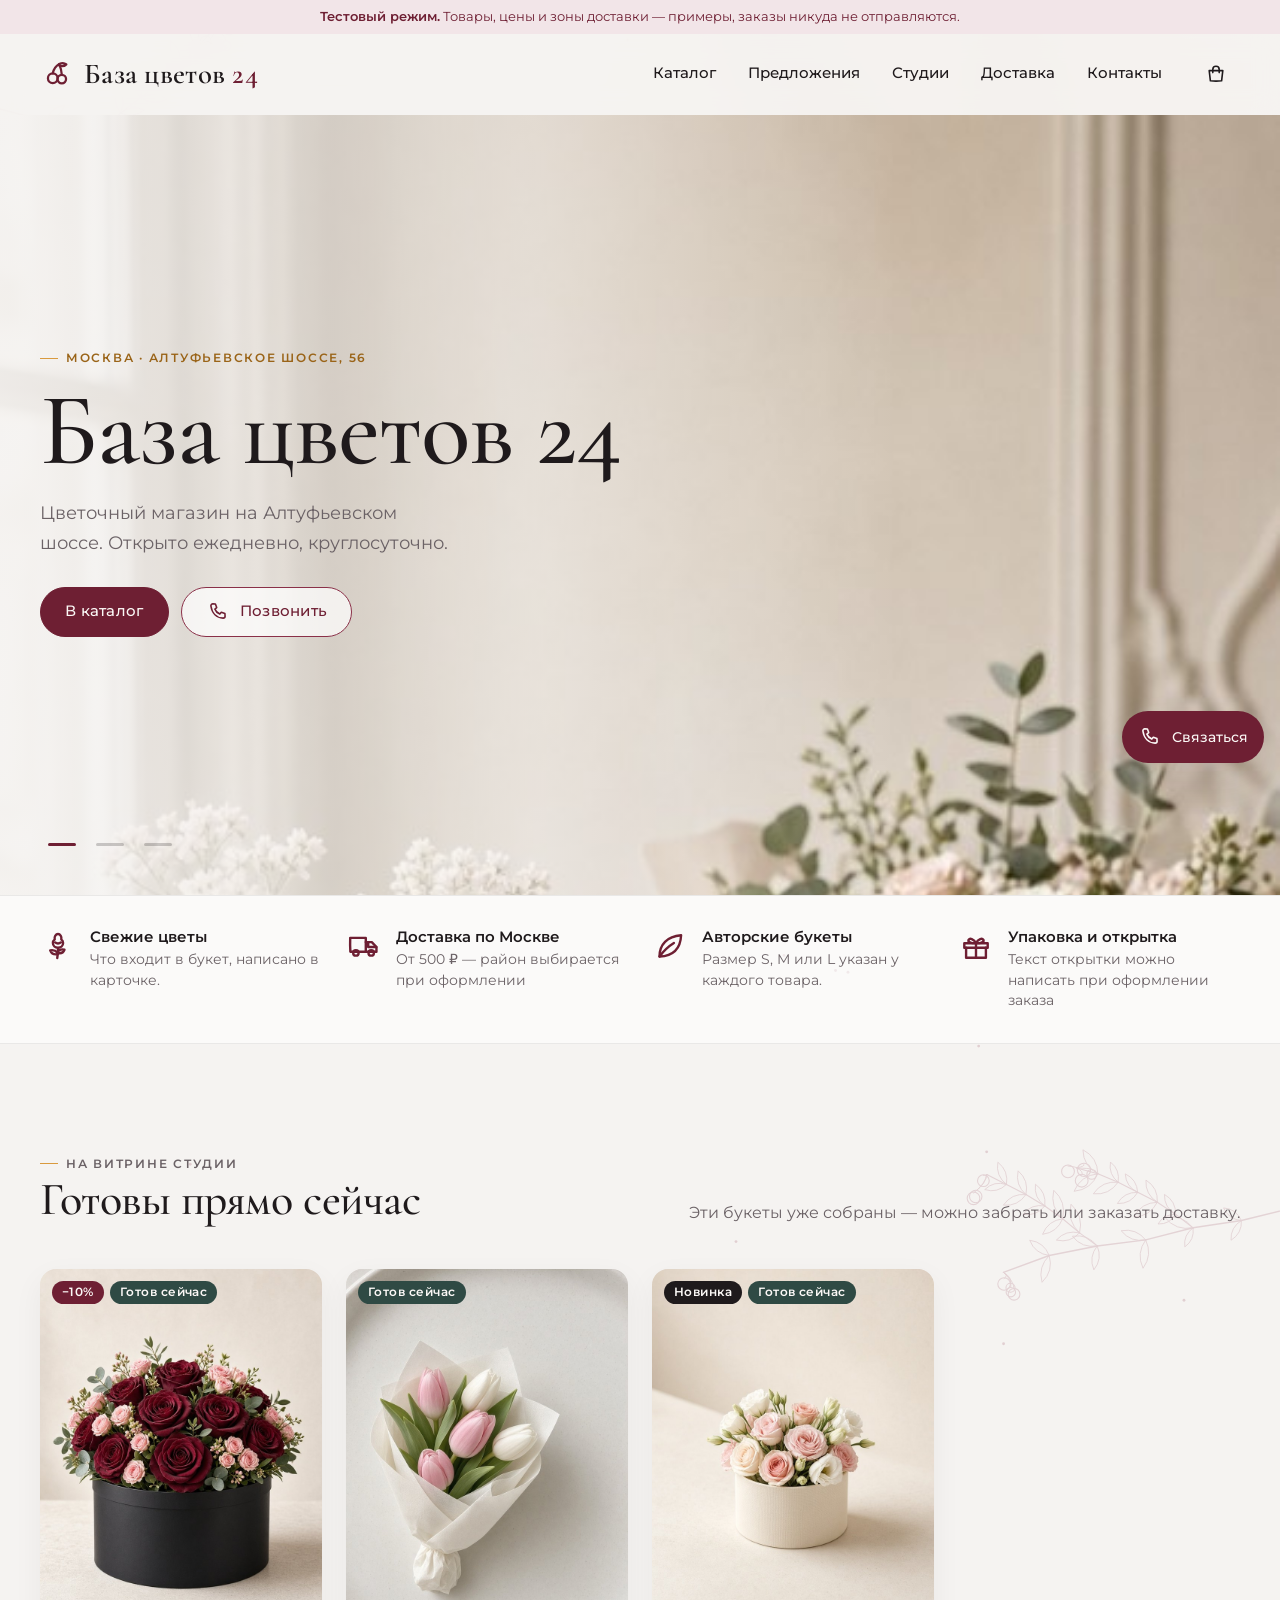
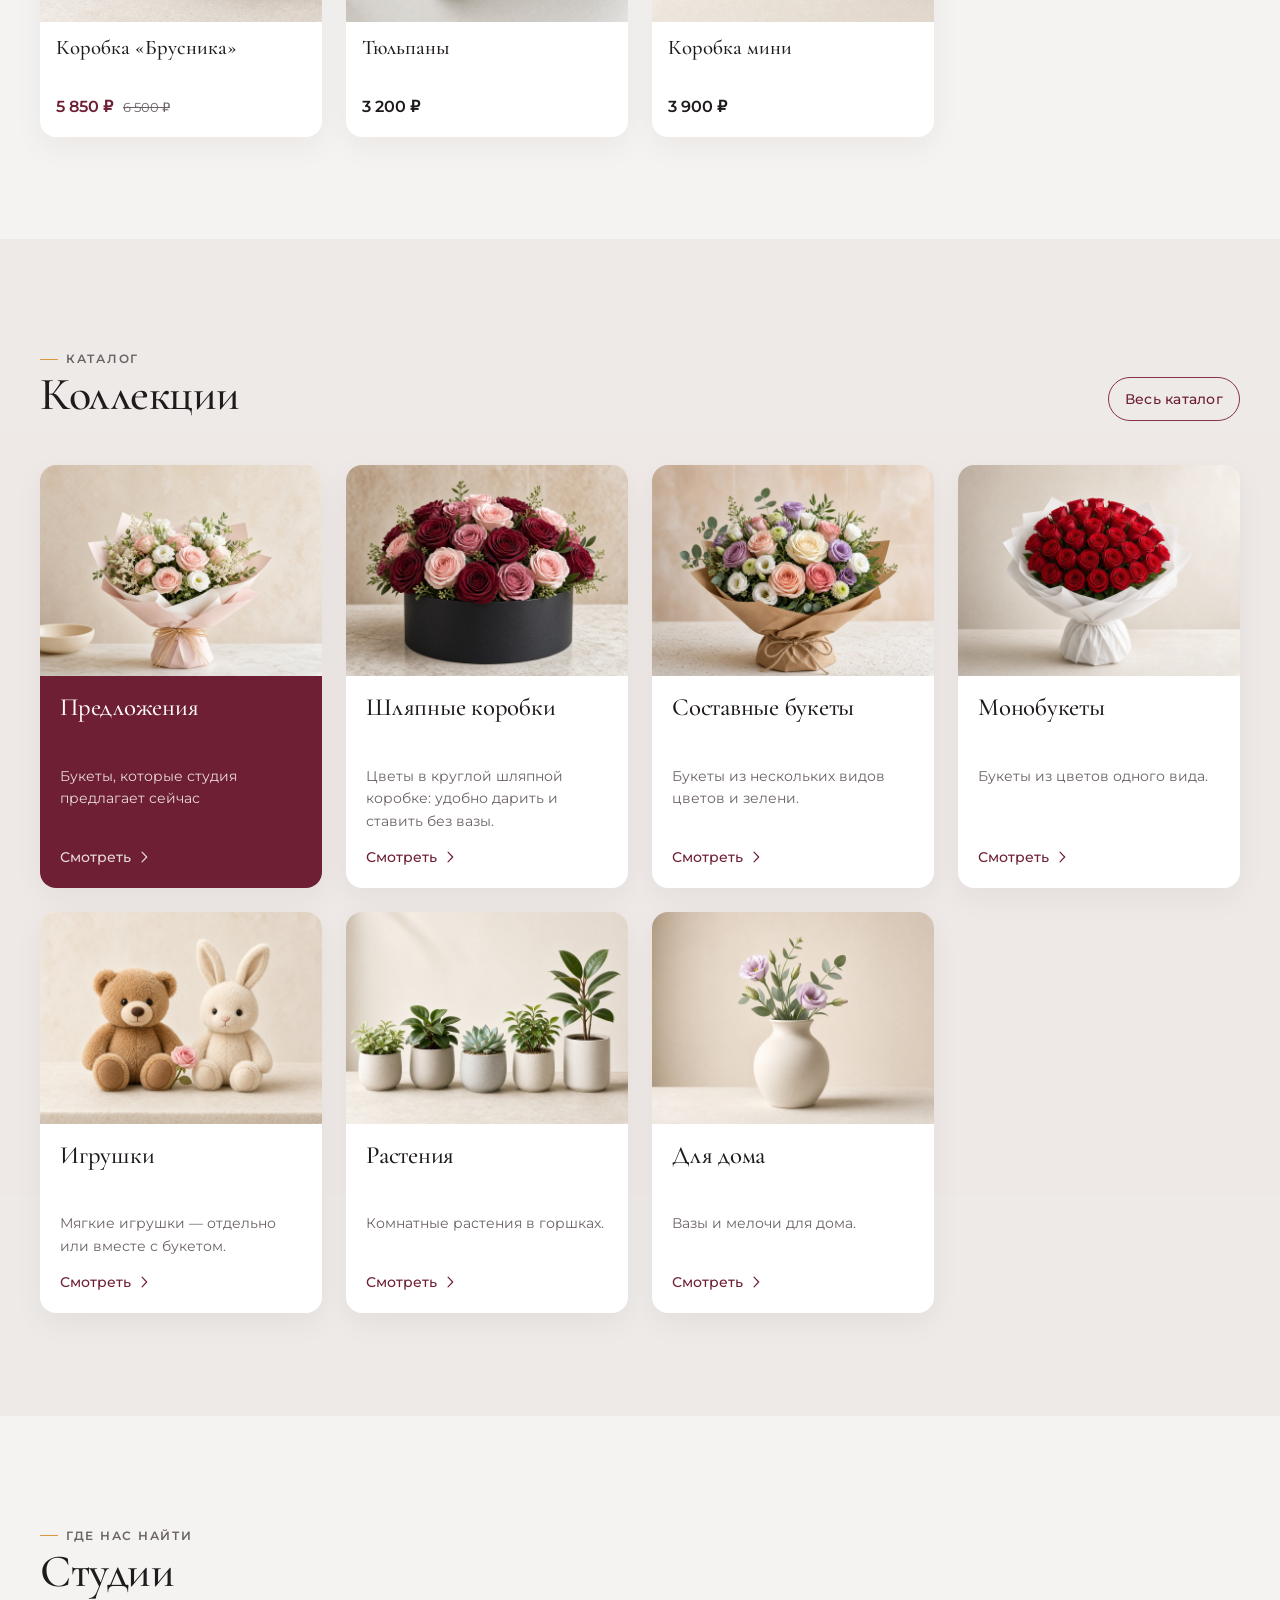
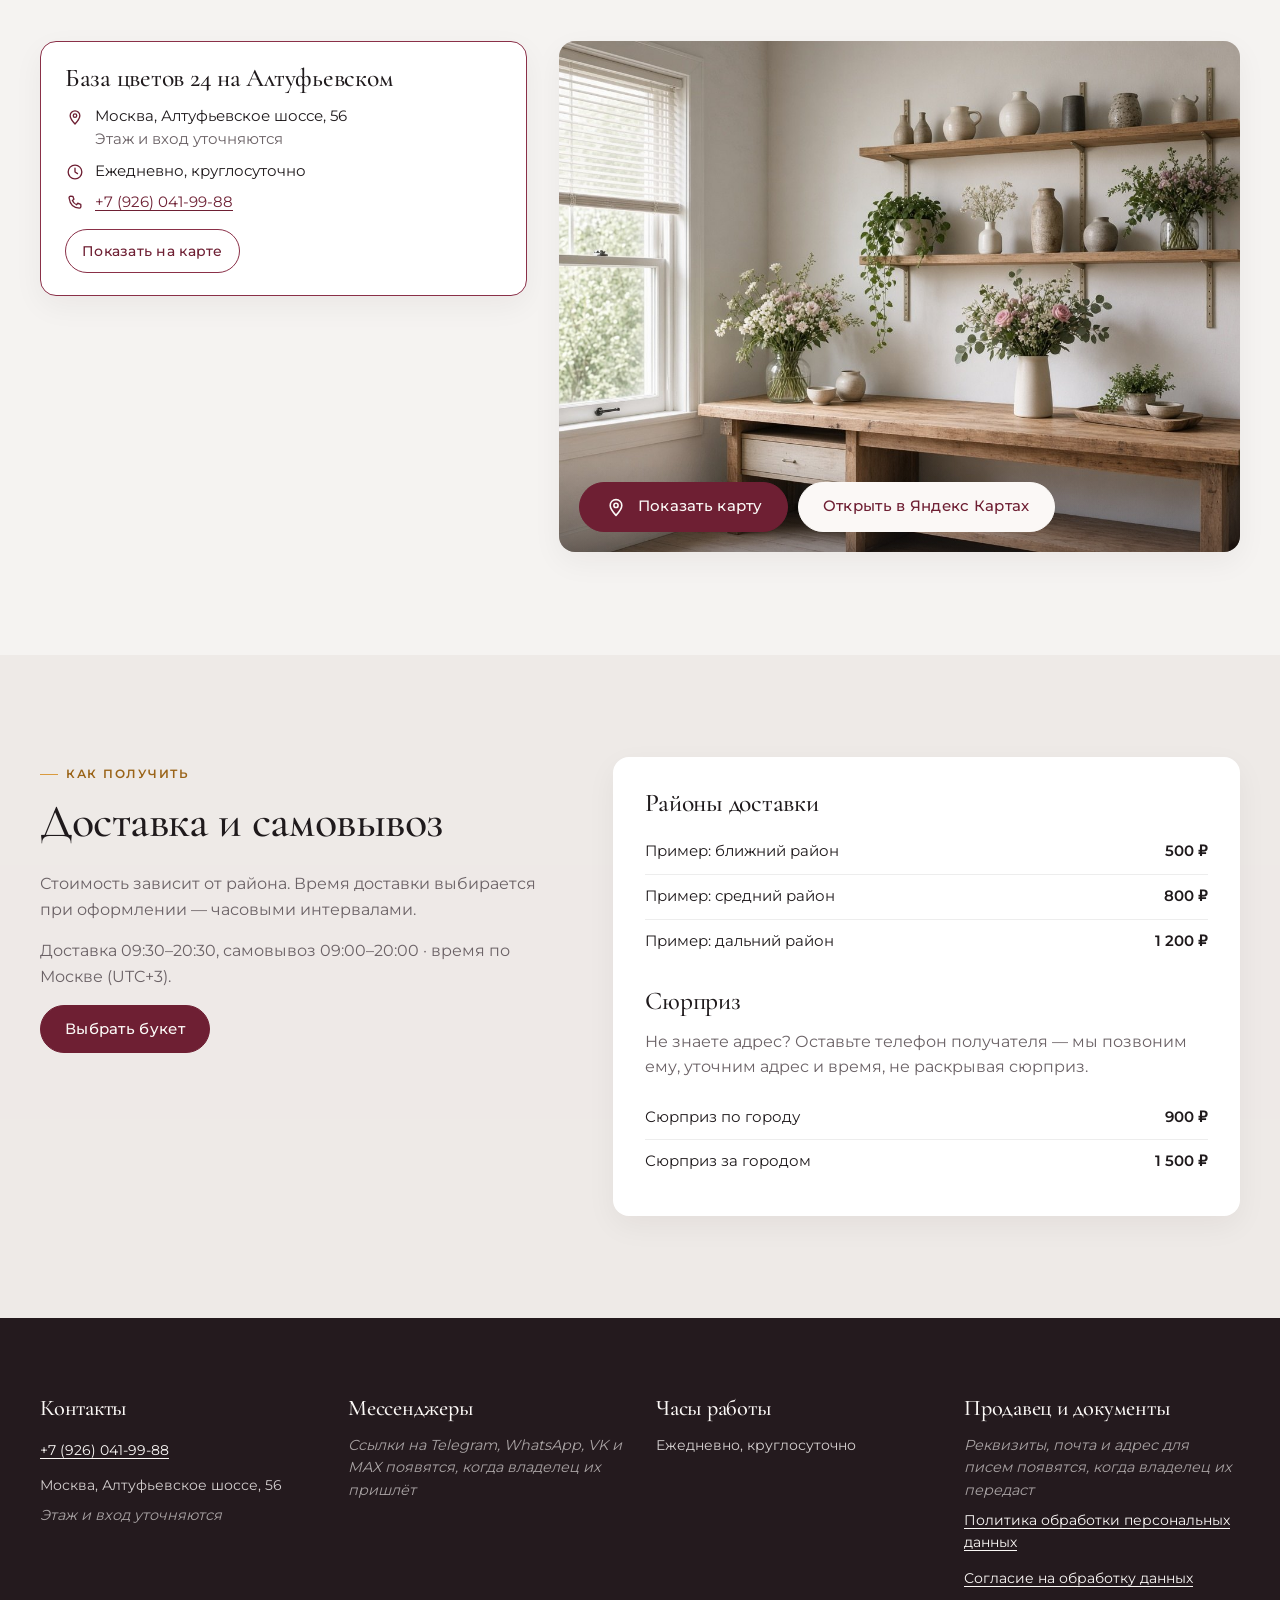
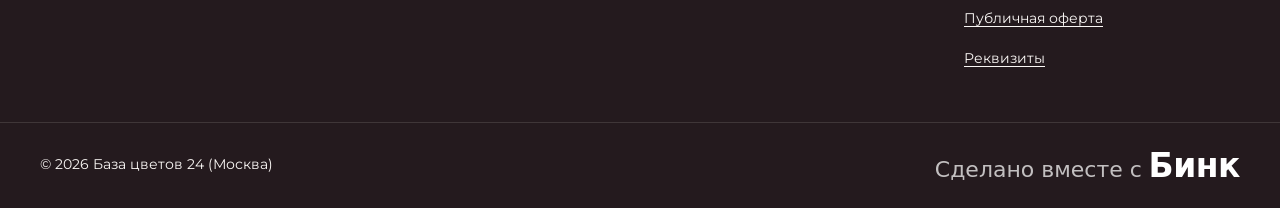
==== commit 0ac486a7: "Publish the shop so GitHub Pages can serve it from the repository folder." ====
--- a/index.html
+++ b/index.html
@@ -9,23 +9,23 @@
   <meta property="og:type" content="website">
   <meta property="og:title" content="База цветов 24 — цветочный магазин в Москве">
   <meta property="og:description" content="Алтуфьевское шоссе, 56. Ежедневно, круглосуточно.">
-  <meta property="og:image" content="/assets/photos/hero-1.jpg">
-  <link rel="icon" href="/assets/favicon.ico" sizes="any">
-  <link rel="icon" href="/assets/favicon.svg" type="image/svg+xml">
-  <link rel="icon" href="/assets/favicon-32.png" sizes="32x32" type="image/png">
-  <link rel="icon" href="/assets/favicon-192.png" sizes="192x192" type="image/png">
-  <link rel="apple-touch-icon" href="/assets/apple-touch-icon.png">
-  <link rel="preload" href="/assets/fonts/montserrat-cyrillic-400-normal.woff2" as="font" type="font/woff2" crossorigin>
-  <link rel="preload" href="/assets/fonts/cormorant-garamond-cyrillic-500-normal.woff2" as="font" type="font/woff2" crossorigin>
-  <link rel="stylesheet" href="/css/fonts.css?v=1">
-  <link rel="stylesheet" href="/css/styles.css?v=1">
-  <link rel="stylesheet" href="/css/sunlight.css?v=1">
-  <link rel="stylesheet" href="/css/home-catalog.css?v=4">
-  <link rel="stylesheet" href="/css/market.css?v=2">
-  <link rel="stylesheet" href="/css/contact-dock.css?v=1">
+  <meta property="og:image" content="assets/photos/hero-1.jpg">
+  <link rel="icon" href="assets/favicon.ico" sizes="any">
+  <link rel="icon" href="assets/favicon.svg" type="image/svg+xml">
+  <link rel="icon" href="assets/favicon-32.png" sizes="32x32" type="image/png">
+  <link rel="icon" href="assets/favicon-192.png" sizes="192x192" type="image/png">
+  <link rel="apple-touch-icon" href="assets/apple-touch-icon.png">
+  <link rel="preload" href="assets/fonts/montserrat-cyrillic-400-normal.woff2" as="font" type="font/woff2" crossorigin>
+  <link rel="preload" href="assets/fonts/cormorant-garamond-cyrillic-500-normal.woff2" as="font" type="font/woff2" crossorigin>
+  <link rel="stylesheet" href="css/fonts.css?v=1">
+  <link rel="stylesheet" href="css/styles.css?v=1">
+  <link rel="stylesheet" href="css/sunlight.css?v=1">
+  <link rel="stylesheet" href="css/home-catalog.css?v=4">
+  <link rel="stylesheet" href="css/market.css?v=2">
+  <link rel="stylesheet" href="css/contact-dock.css?v=1">
   <script>document.documentElement.classList.add("js");</script>
-  <script type="module" src="/js/home-catalog.js?v=1"></script>
-  <script type="module" src="/js/contact-dock.js?v=1"></script>
+  <script type="module" src="js/home-catalog.js?v=1"></script>
+  <script type="module" src="js/contact-dock.js?v=1"></script>
 </head>
 <body class="page-home">
   <a class="skip-link" href="#main">К содержимому</a>
@@ -33,26 +33,26 @@
 
   <header class="site-header">
     <div class="container header-inner">
-      <a class="logo" href="/" aria-label="База цветов 24 — на главную">
-        <svg class="logo__mark" aria-hidden="true"><use href="/assets/icons/sprite.svg#i-berry"></use></svg>
+      <a class="logo" href="index.html" aria-label="База цветов 24 — на главную">
+        <svg class="logo__mark" aria-hidden="true"><use href="assets/icons/sprite.svg#i-berry"></use></svg>
         <span class="logo__word">База цветов <span>24</span></span>
       </a>
       <nav class="site-nav" id="site-nav" aria-label="Основное меню">
         <ul>
-          <li><a href="/shop.html">Каталог</a></li>
-          <li><a href="/shop.html?offers=1">Предложения</a></li>
+          <li><a href="shop.html">Каталог</a></li>
+          <li><a href="shop.html?offers=1">Предложения</a></li>
           <li><a href="#studios">Студии</a></li>
           <li><a href="#delivery">Доставка</a></li>
           <li><a href="#contacts">Контакты</a></li>
         </ul>
       </nav>
       <div class="header-actions">
-        <a class="header-cart" href="/shop.html#cart" data-cart-open aria-label="Корзина">
-          <svg class="icon" aria-hidden="true"><use href="/assets/icons/sprite.svg#i-cart"></use></svg>
+        <a class="header-cart" href="shop.html#cart" data-cart-open aria-label="Корзина">
+          <svg class="icon" aria-hidden="true"><use href="assets/icons/sprite.svg#i-cart"></use></svg>
           <span class="cart-count" data-cart-count hidden>0</span>
         </a>
         <button class="icon-btn nav-toggle" type="button" aria-expanded="false" aria-controls="site-nav" aria-label="Открыть меню">
-          <svg class="icon" aria-hidden="true"><use href="/assets/icons/sprite.svg#i-menu"></use></svg>
+          <svg class="icon" aria-hidden="true"><use href="assets/icons/sprite.svg#i-menu"></use></svg>
         </button>
       </div>
     </div>
@@ -63,8 +63,8 @@
       <div class="hero__slides" id="hero-slides">
         <figure class="hero__slide is-active">
           <picture>
-            <source media="(max-width: 767px)" srcset="/assets/photos/hero-1-mobile.jpg">
-            <img src="/assets/photos/hero-1.jpg" alt="Ваза с цветами, шляпная коробка с розами и букет в крафте" width="1600" height="900" fetchpriority="high">
+            <source media="(max-width: 767px)" srcset="assets/photos/hero-1-mobile.jpg">
+            <img src="assets/photos/hero-1.jpg" alt="Ваза с цветами, шляпная коробка с розами и букет в крафте" width="1600" height="900" fetchpriority="high">
           </picture>
         </figure>
       </div>
@@ -73,9 +73,9 @@
         <h1 class="hero__title">База цветов&nbsp;24</h1>
         <p class="hero__lead">Цветочный магазин на&nbsp;Алтуфьевском шоссе. Открыто ежедневно, круглосуточно.</p>
         <div class="hero__actions" data-dock-avoid>
-          <a class="btn" href="/shop.html">В каталог</a>
+          <a class="btn" href="shop.html">В каталог</a>
           <a class="btn btn--ghost" href="tel:+79260419988">
-            <svg class="icon" aria-hidden="true"><use href="/assets/icons/sprite.svg#i-phone"></use></svg>
+            <svg class="icon" aria-hidden="true"><use href="assets/icons/sprite.svg#i-phone"></use></svg>
             Позвонить
           </a>
         </div>
@@ -88,28 +88,28 @@
     <section class="advantages" aria-label="Преимущества">
       <ul class="container advantages__list">
         <li class="advantage" data-reveal>
-          <svg class="icon advantage__icon" aria-hidden="true"><use href="/assets/icons/sprite.svg#i-flower"></use></svg>
+          <svg class="icon advantage__icon" aria-hidden="true"><use href="assets/icons/sprite.svg#i-flower"></use></svg>
           <div>
             <h2 class="advantage__title">Свежие цветы</h2>
             <p class="advantage__text">Что входит в букет, написано в карточке.</p>
           </div>
         </li>
         <li class="advantage" data-reveal>
-          <svg class="icon advantage__icon" aria-hidden="true"><use href="/assets/icons/sprite.svg#i-truck"></use></svg>
+          <svg class="icon advantage__icon" aria-hidden="true"><use href="assets/icons/sprite.svg#i-truck"></use></svg>
           <div>
             <h2 class="advantage__title">Доставка по&nbsp;Москве</h2>
             <p class="advantage__text" id="advantage-delivery">Районы и цены — при оформлении заказа</p>
           </div>
         </li>
         <li class="advantage" data-reveal>
-          <svg class="icon advantage__icon" aria-hidden="true"><use href="/assets/icons/sprite.svg#i-leaf"></use></svg>
+          <svg class="icon advantage__icon" aria-hidden="true"><use href="assets/icons/sprite.svg#i-leaf"></use></svg>
           <div>
             <h2 class="advantage__title">Авторские букеты</h2>
             <p class="advantage__text">Размер S, M или L указан у каждого товара.</p>
           </div>
         </li>
         <li class="advantage" data-reveal>
-          <svg class="icon advantage__icon" aria-hidden="true"><use href="/assets/icons/sprite.svg#i-gift"></use></svg>
+          <svg class="icon advantage__icon" aria-hidden="true"><use href="assets/icons/sprite.svg#i-gift"></use></svg>
           <div>
             <h2 class="advantage__title">Упаковка и&nbsp;открытка</h2>
             <p class="advantage__text">Текст открытки можно написать при оформлении заказа</p>
@@ -138,10 +138,10 @@
             <p class="eyebrow">Каталог</p>
             <h2 id="collections-title">Коллекции</h2>
           </div>
-          <a class="btn btn--ghost btn--sm" href="/shop.html">Весь каталог</a>
+          <a class="btn btn--ghost btn--sm" href="shop.html">Весь каталог</a>
         </div>
         <div class="collections" id="collections-grid">
-          <noscript><p>Каталог открывается на странице <a href="/shop.html">магазина</a>.</p></noscript>
+          <noscript><p>Каталог открывается на странице <a href="shop.html">магазина</a>.</p></noscript>
         </div>
       </div>
     </section>
@@ -158,16 +158,16 @@
           <ul class="studios__list" id="studios-list">
             <li class="studio-card is-active" data-reveal>
               <h3 class="studio-card__name">База цветов 24 на Алтуфьевском</h3>
-              <p class="studio-card__row"><svg class="icon" aria-hidden="true"><use href="/assets/icons/sprite.svg#i-pin"></use></svg>Москва, Алтуфьевское шоссе, 56</p>
-              <p class="studio-card__row"><svg class="icon" aria-hidden="true"><use href="/assets/icons/sprite.svg#i-clock"></use></svg>Ежедневно, круглосуточно</p>
-              <p class="studio-card__row"><svg class="icon" aria-hidden="true"><use href="/assets/icons/sprite.svg#i-phone"></use></svg><a href="tel:+79260419988">+7 (926) 041-99-88</a></p>
+              <p class="studio-card__row"><svg class="icon" aria-hidden="true"><use href="assets/icons/sprite.svg#i-pin"></use></svg>Москва, Алтуфьевское шоссе, 56</p>
+              <p class="studio-card__row"><svg class="icon" aria-hidden="true"><use href="assets/icons/sprite.svg#i-clock"></use></svg>Ежедневно, круглосуточно</p>
+              <p class="studio-card__row"><svg class="icon" aria-hidden="true"><use href="assets/icons/sprite.svg#i-phone"></use></svg><a href="tel:+79260419988">+7 (926) 041-99-88</a></p>
             </li>
           </ul>
           <div class="studio-map" id="studio-map" data-reveal>
-            <img class="studio-map__cover" src="/assets/photos/studio.jpg" alt="" width="1200" height="800" loading="lazy">
+            <img class="studio-map__cover" src="assets/photos/studio.jpg" alt="" width="1200" height="800" loading="lazy">
             <div class="studio-map__overlay">
               <button class="btn" type="button" id="map-load">
-                <svg class="icon" aria-hidden="true"><use href="/assets/icons/sprite.svg#i-pin"></use></svg>
+                <svg class="icon" aria-hidden="true"><use href="assets/icons/sprite.svg#i-pin"></use></svg>
                 Показать карту
               </button>
               <a class="btn btn--light" id="map-link" href="https://yandex.ru/maps/org/baza_tsvetov_24/31177839922/" target="_blank" rel="noopener">Открыть в Яндекс Картах</a>
@@ -184,7 +184,7 @@
           <h2 id="delivery-title">Доставка и самовывоз</h2>
           <p class="muted">Стоимость зависит от района. Время доставки выбирается при оформлении — часовыми интервалами.</p>
           <p class="muted" id="delivery-hours"></p>
-          <a class="btn" href="/shop.html">Выбрать букет</a>
+          <a class="btn" href="shop.html">Выбрать букет</a>
         </div>
         <div class="delivery__zones" data-reveal>
           <h3>Районы доставки</h3>
@@ -219,10 +219,10 @@
         <h2>Продавец и документы</h2>
         <p class="footer-placeholder">Реквизиты, почта и адрес для писем появятся, когда владелец их передаст</p>
         <ul>
-          <li><a href="/privacy.html">Политика обработки персональных данных</a></li>
-          <li><a href="/consent.html">Согласие на обработку данных</a></li>
-          <li><a href="/offer.html">Публичная оферта</a></li>
-          <li><a href="/requisites.html">Реквизиты</a></li>
+          <li><a href="privacy.html">Политика обработки персональных данных</a></li>
+          <li><a href="consent.html">Согласие на обработку данных</a></li>
+          <li><a href="offer.html">Публичная оферта</a></li>
+          <li><a href="requisites.html">Реквизиты</a></li>
         </ul>
       </div>
     </div>
@@ -246,11 +246,11 @@
 
   <aside class="contact-dock" aria-label="Связаться с магазином">
     <ul class="contact-dock__list" id="contact-dock-list">
-      <li><a class="contact-dock__link" href="tel:+79260419988"><svg class="icon" aria-hidden="true"><use href="/assets/icons/sprite.svg#i-phone"></use></svg>Позвонить</a></li>
+      <li><a class="contact-dock__link" href="tel:+79260419988"><svg class="icon" aria-hidden="true"><use href="assets/icons/sprite.svg#i-phone"></use></svg>Позвонить</a></li>
       <li><p class="contact-dock__note">Мессенджеры появятся, когда владелец пришлёт ссылки</p></li>
     </ul>
     <button class="contact-dock__toggle" type="button" aria-expanded="false" aria-controls="contact-dock-list">
-      <svg class="icon" aria-hidden="true"><use href="/assets/icons/sprite.svg#i-phone"></use></svg>
+      <svg class="icon" aria-hidden="true"><use href="assets/icons/sprite.svg#i-phone"></use></svg>
       <span class="contact-dock__toggle-text">Связаться</span>
     </button>
   </aside>
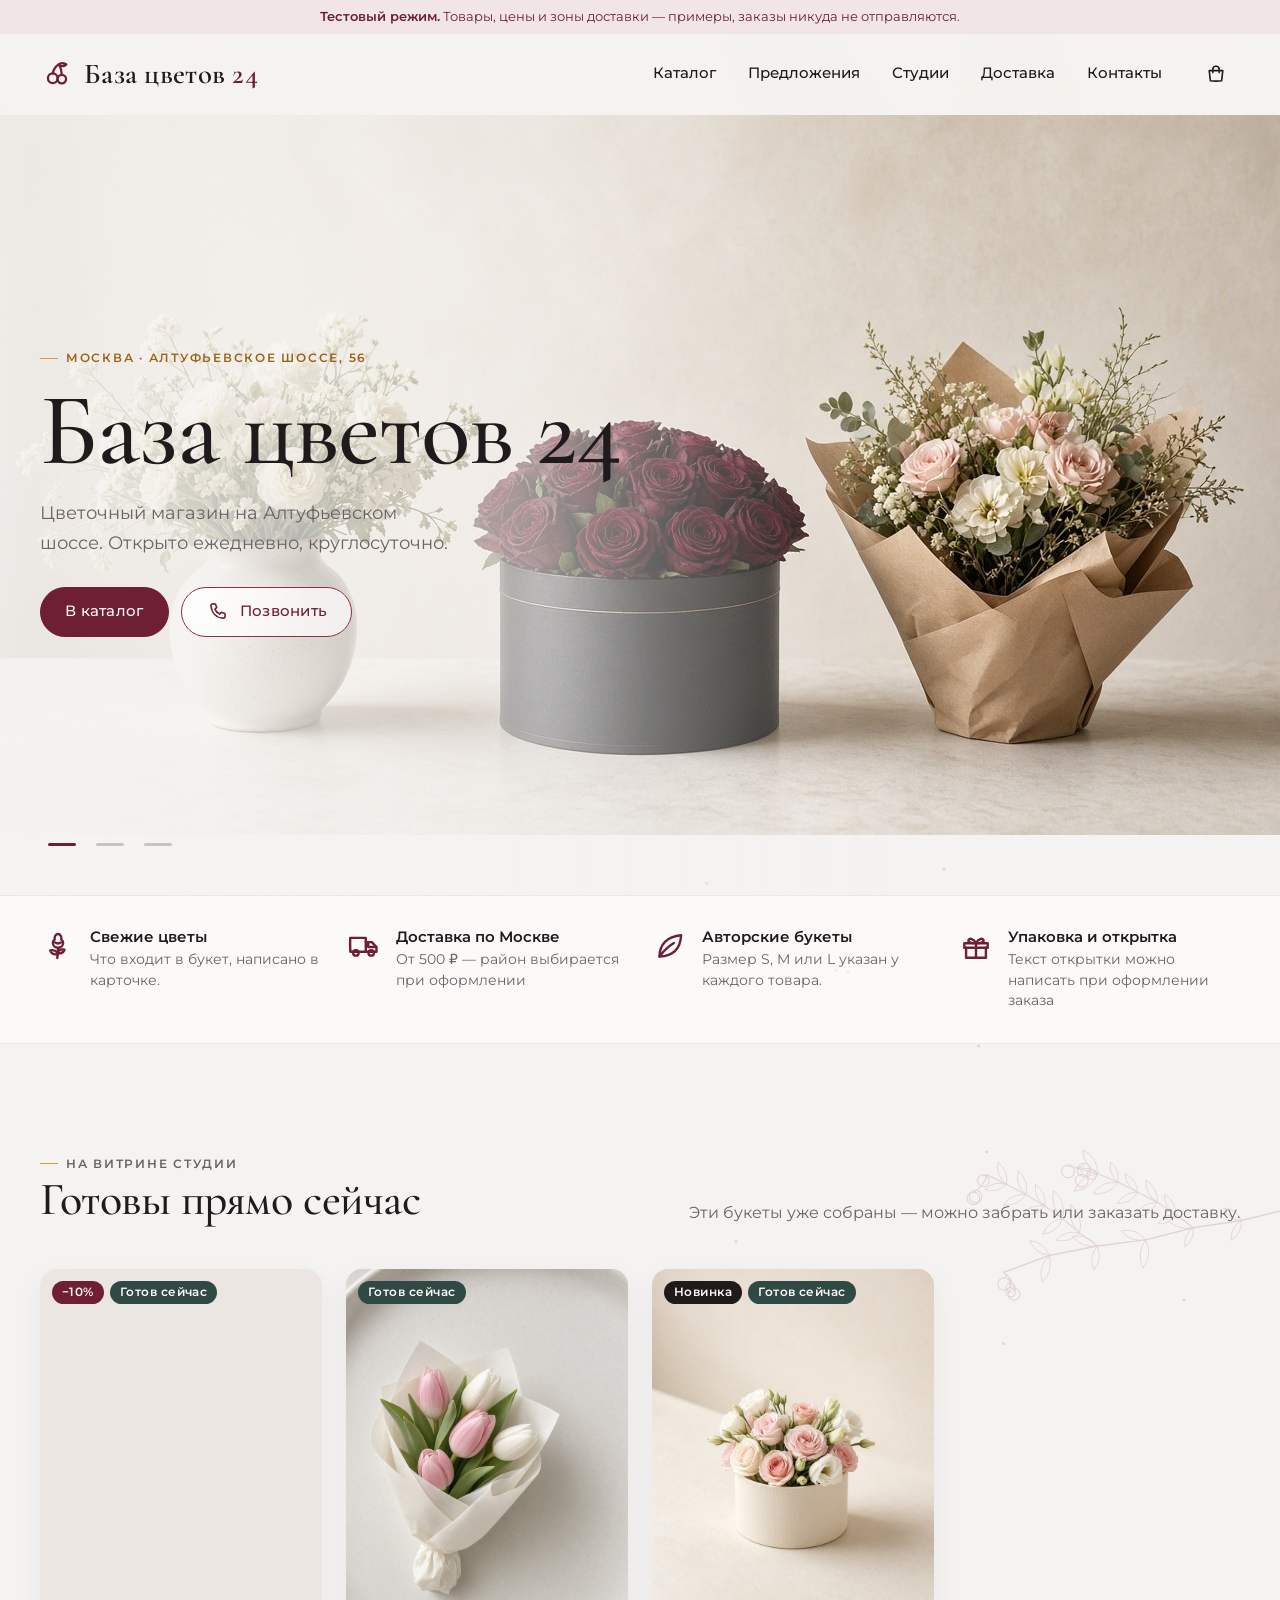
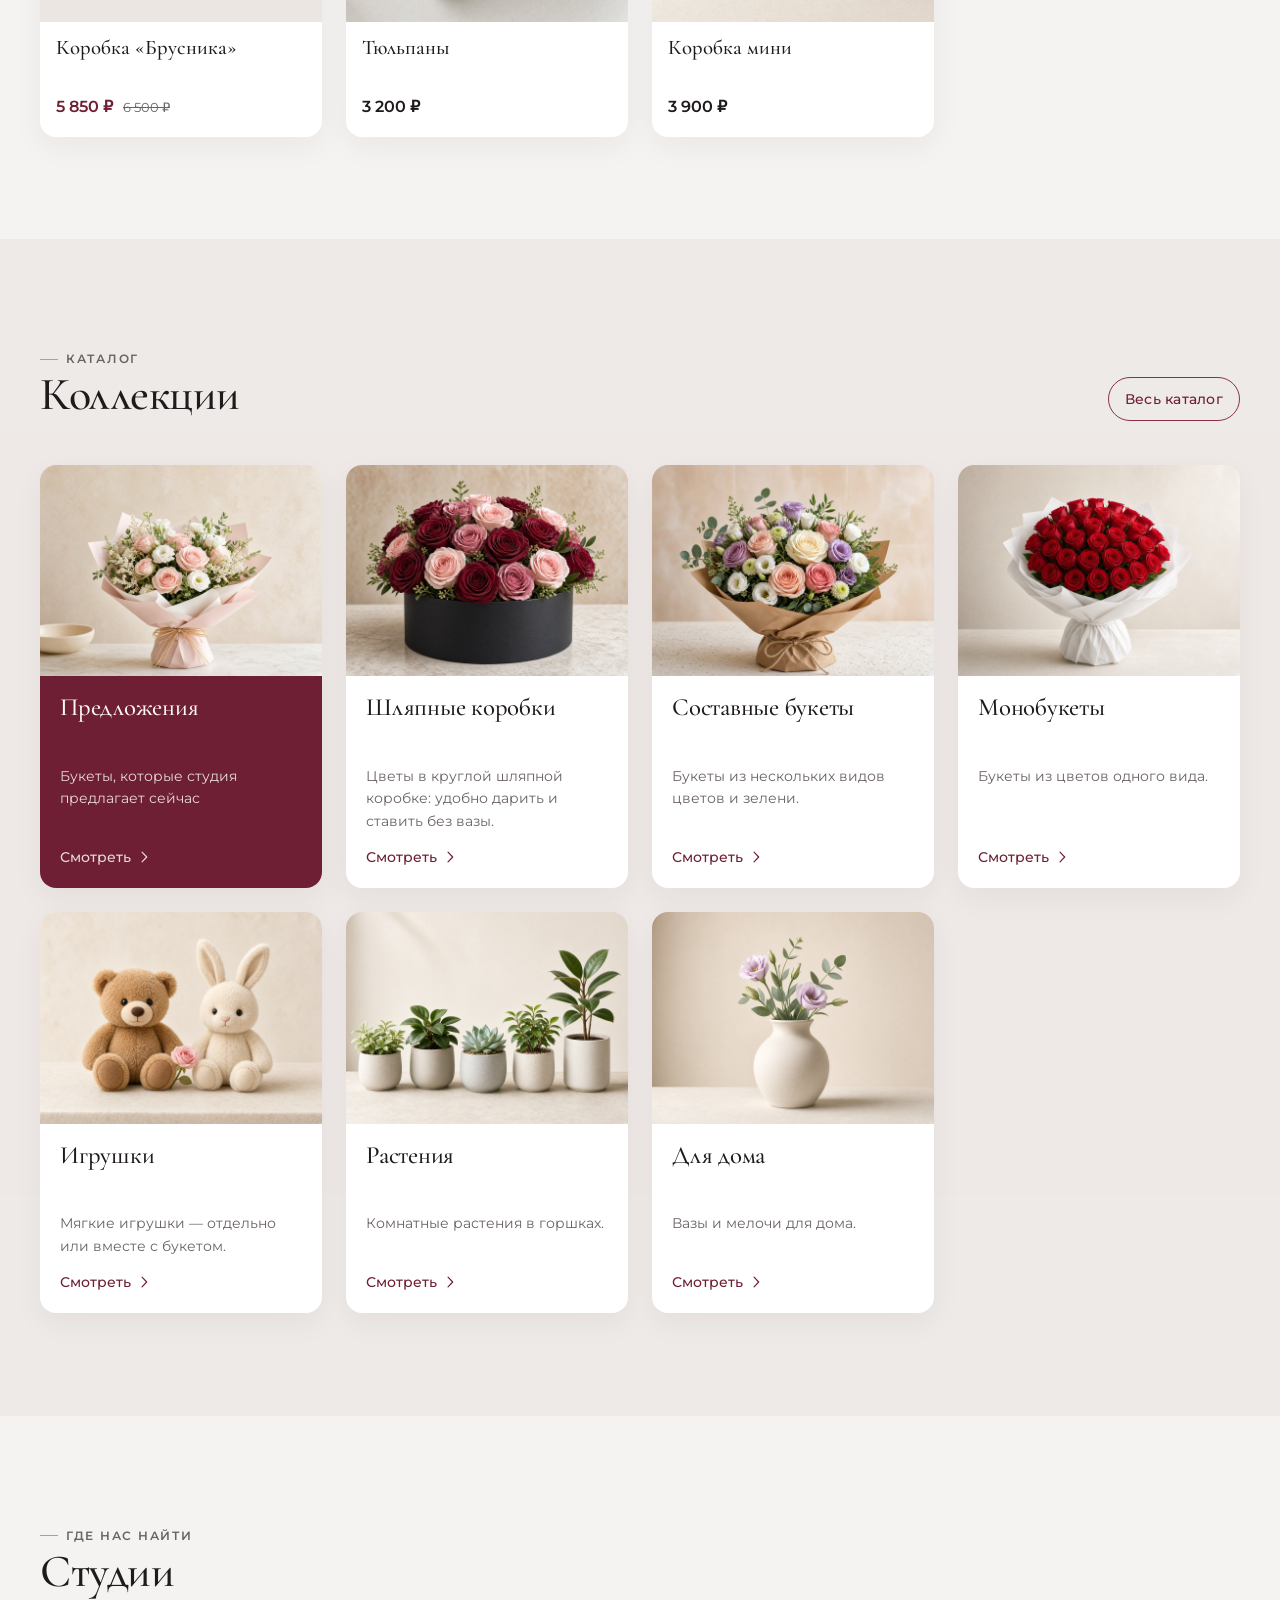
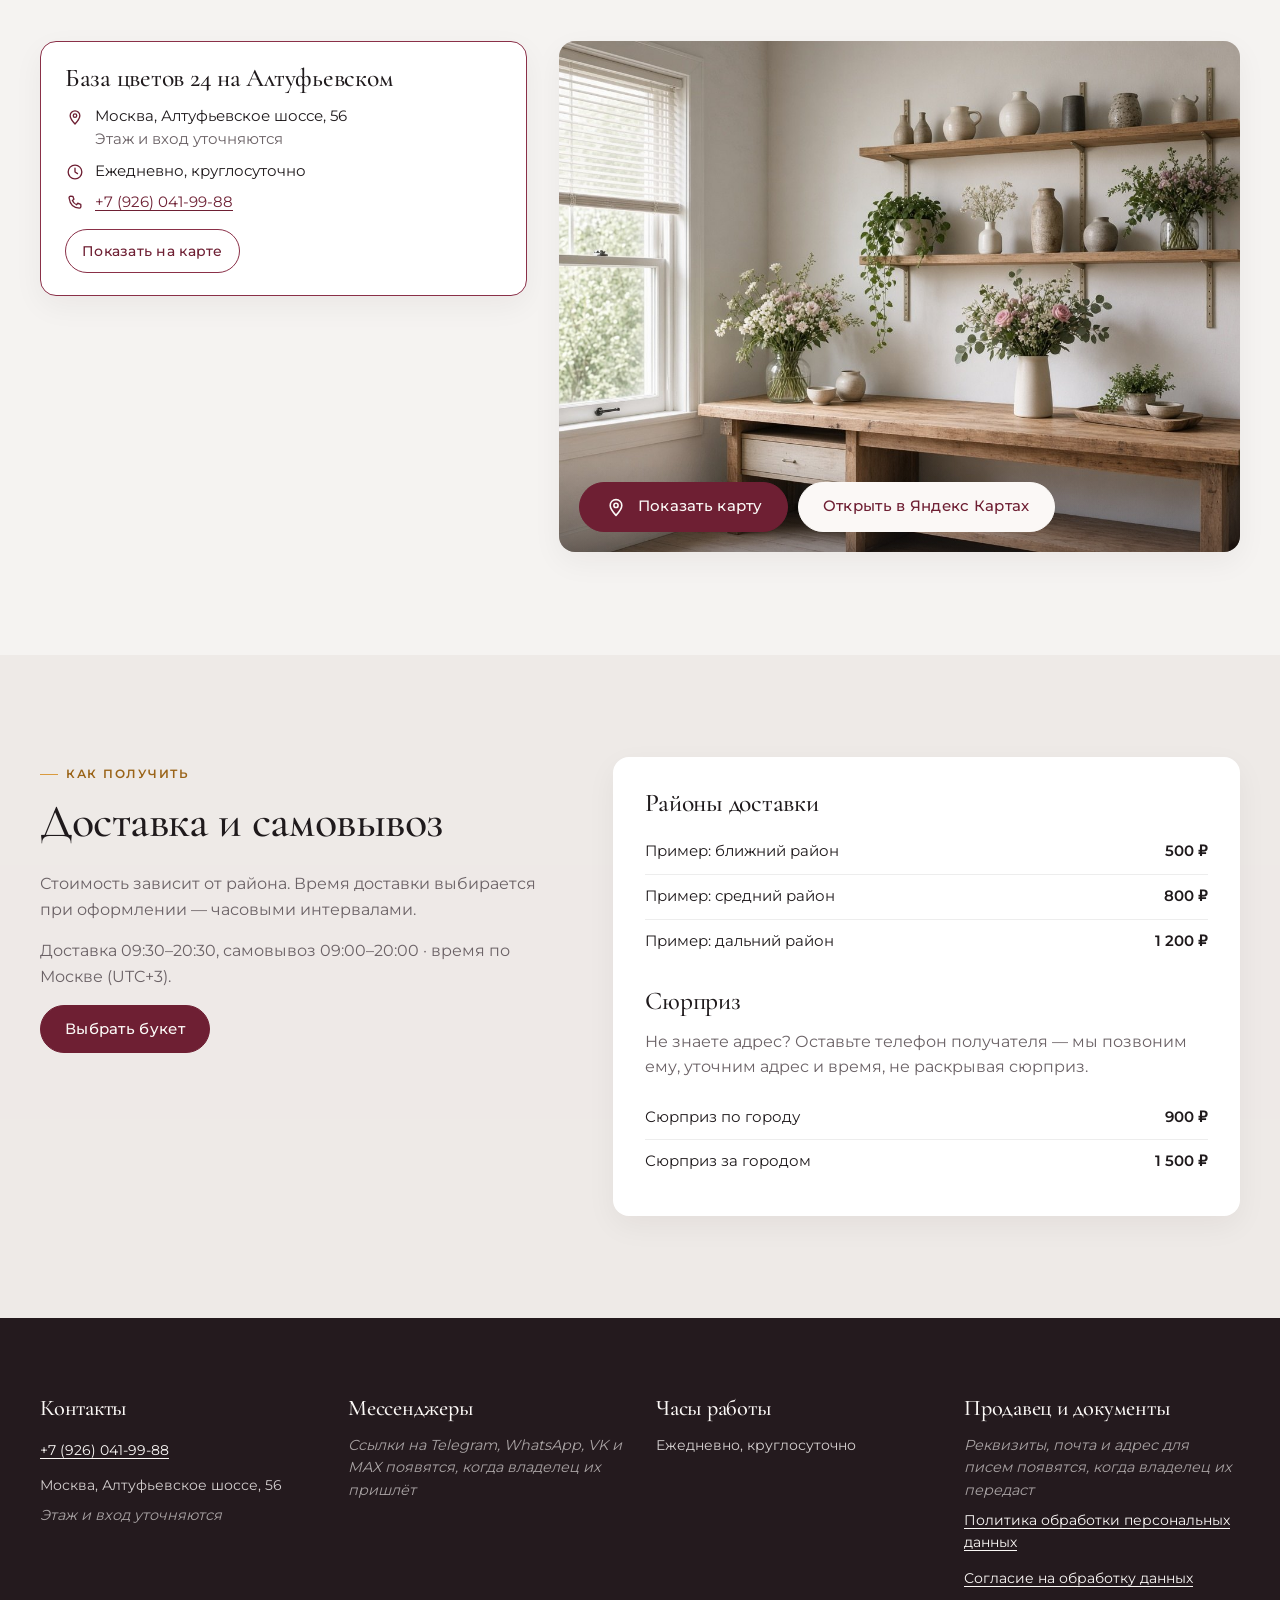
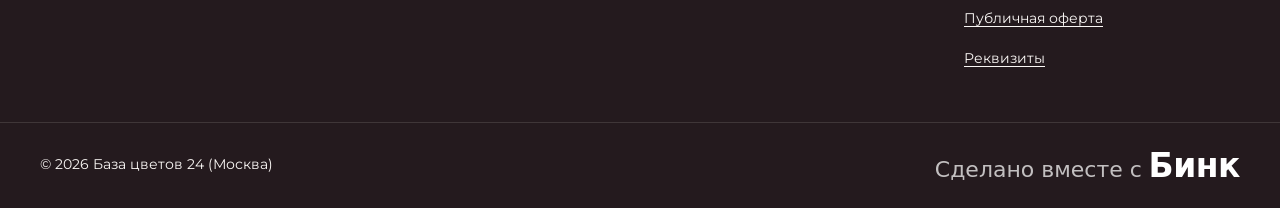
==== commit 31e58597: "Open studios, delivery, and contacts as their own pages. Menu clicks now leave the current screen in" ====
--- a/index.html
+++ b/index.html
@@ -20,11 +20,11 @@
   <link rel="stylesheet" href="css/fonts.css?v=1">
   <link rel="stylesheet" href="css/styles.css?v=1">
   <link rel="stylesheet" href="css/sunlight.css?v=1">
-  <link rel="stylesheet" href="css/home-catalog.css?v=4">
-  <link rel="stylesheet" href="css/market.css?v=2">
+  <link rel="stylesheet" href="css/home-catalog.css?v=5">
+  <link rel="stylesheet" href="css/market.css?v=3">
   <link rel="stylesheet" href="css/contact-dock.css?v=1">
   <script>document.documentElement.classList.add("js");</script>
-  <script type="module" src="js/home-catalog.js?v=1"></script>
+  <script type="module" src="js/home-catalog.js?v=2"></script>
   <script type="module" src="js/contact-dock.js?v=1"></script>
 </head>
 <body class="page-home">
@@ -41,9 +41,9 @@
         <ul>
           <li><a href="shop.html">Каталог</a></li>
           <li><a href="shop.html?offers=1">Предложения</a></li>
-          <li><a href="#studios">Студии</a></li>
-          <li><a href="#delivery">Доставка</a></li>
-          <li><a href="#contacts">Контакты</a></li>
+          <li><a href="studios.html">Студии</a></li>
+          <li><a href="delivery.html">Доставка</a></li>
+          <li><a href="contacts.html">Контакты</a></li>
         </ul>
       </nav>
       <div class="header-actions">
--- a/css/styles.css
+++ b/css/styles.css
@@ -404,6 +404,12 @@
 
 /* ---------- Шапка ---------- */
 
+#studios,
+#delivery,
+#contacts {
+  scroll-margin-top: calc(var(--header-height) + 12px);
+}
+
 .site-header {
   position: sticky;
   top: 0;
--- a/css/home-catalog.css
+++ b/css/home-catalog.css
@@ -108,37 +108,72 @@
 
 @media (max-width: 767px) {
   .hero {
-    min-height: auto;
-    align-content: end;
+    display: flex;
+    flex-direction: column;
+    min-height: 0;
   }
 
   .hero__slides {
     position: relative;
-    height: 42svh;
-    max-height: 380px;
-    min-height: 220px;
+    z-index: 0;
+    height: 78vw;
+    min-height: 260px;
+    max-height: 460px;
+    overflow: hidden;
+  }
+
+  .hero__slide,
+  .hero__slide picture {
+    position: absolute;
+    inset: 0;
+    width: 100%;
+    height: 100%;
+  }
+
+  .hero__slide img {
+    width: 100%;
+    height: 100%;
+    max-width: none;
+    object-fit: cover;
+    object-position: 50% 62%;
   }
 
   .hero__slides::after {
-    background: linear-gradient(180deg, transparent 48%, var(--bg-primary) 88%);
-  }
-
-  .hero__slide img {
-    object-position: 50% 45%;
-  }
-
-  .hero {
-    display: flex;
-    flex-direction: column;
+    background: linear-gradient(180deg, transparent 72%, color-mix(in srgb, var(--bg-primary) 40%, transparent));
   }
 
   .hero__content {
+    position: relative;
+    z-index: 1;
     margin-top: 0;
-    padding-block: 8px 72px;
+    padding-block: 20px 8px;
+  }
+
+  .hero__title {
+    margin-bottom: 10px;
+    font-size: clamp(2.4rem, 11vw, 3.4rem);
+  }
+
+  .hero__lead {
+    margin-bottom: 16px;
+    font-size: 1rem;
+  }
+
+  .hero__actions {
+    display: grid;
+    grid-template-columns: 1fr 1fr;
+    gap: 10px;
+  }
+
+  .hero__actions .btn {
+    width: 100%;
+    min-height: 48px;
+    padding-inline: 12px;
   }
 
   .hero__dots-wrap {
-    inset: auto 0 16px;
+    position: static;
+    padding-bottom: 12px;
   }
 }
 
--- a/css/market.css
+++ b/css/market.css
@@ -130,6 +130,13 @@
   white-space: nowrap;
 }
 
+.price-qty {
+  color: var(--text-muted);
+  font-size: 0.8rem;
+  font-weight: 500;
+  white-space: nowrap;
+}
+
 @media (max-width: 520px) {
   .product-grid,
   .product-grid--row {
@@ -171,6 +178,12 @@
   list-style: none;
   font-size: 0.84rem;
   color: var(--text-muted);
+}
+
+.crumbs li {
+  display: inline-flex;
+  align-items: baseline;
+  min-width: 0;
 }
 
 .crumbs li + li::before {
@@ -417,6 +430,14 @@
 @media (max-width: 767px) {
   .product-page {
     grid-template-columns: 1fr;
+    gap: 16px;
+    padding-top: 8px;
+    padding-bottom: 24px;
+  }
+
+  .product-page .detail__title {
+    padding-right: 0;
+    font-size: 2.05rem;
   }
 }
 
@@ -463,8 +484,12 @@
 }
 
 .detail__price {
-  margin: 0;
-  font-size: 1.25rem;
+  display: flex;
+  flex-wrap: wrap;
+  align-items: baseline;
+  gap: 4px 8px;
+  margin: 0;
+  font-size: 1.35rem;
 }
 
 .detail__availability {
@@ -563,6 +588,15 @@
   .detail-dialog .detail__media {
     aspect-ratio: 1;
   }
+
+  .detail__buy {
+    display: grid;
+    grid-template-columns: auto minmax(0, 1fr);
+  }
+
+  .detail__buy .btn {
+    min-height: 52px;
+  }
 }
 
 /* ---------- Корзина ---------- */
@@ -613,6 +647,10 @@
 }
 
 .cart-line__price {
+  display: flex;
+  flex-wrap: wrap;
+  align-items: baseline;
+  gap: 2px 6px;
   margin: 0;
   font-size: 0.9rem;
 }
